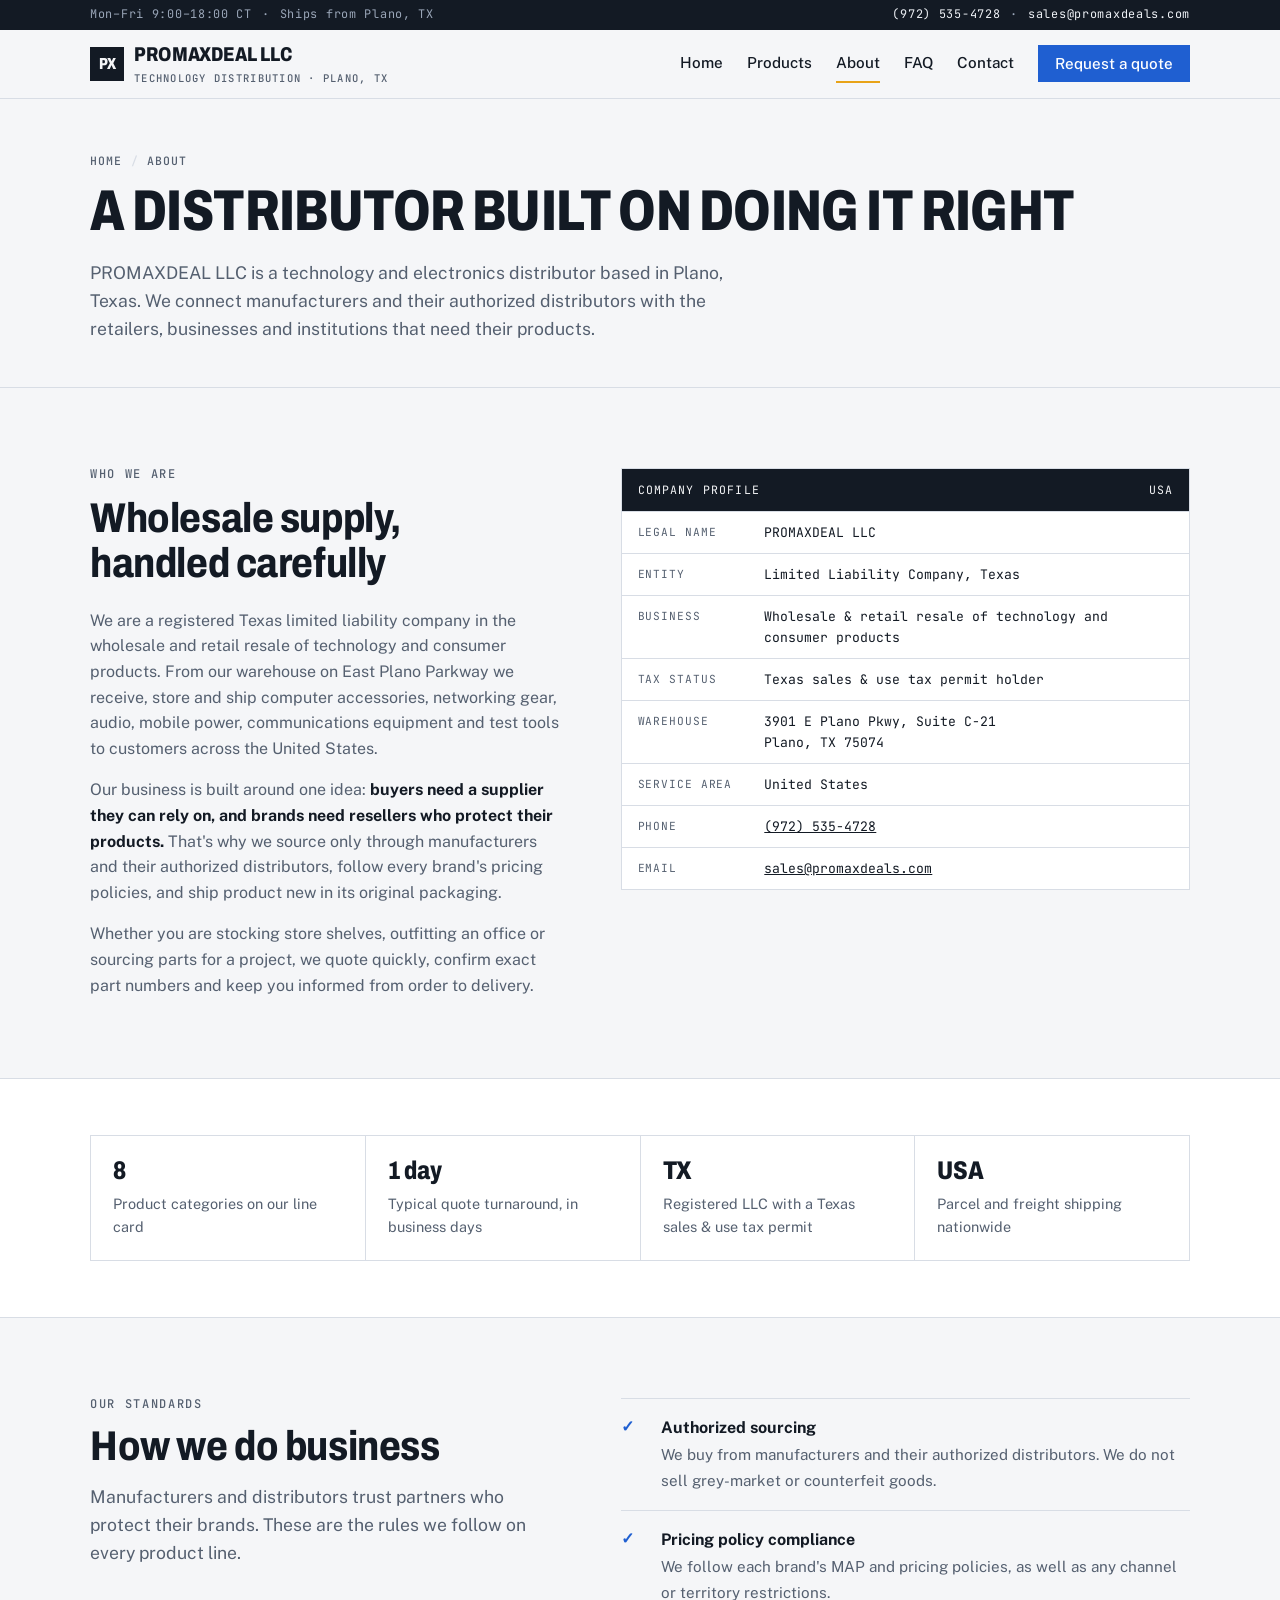
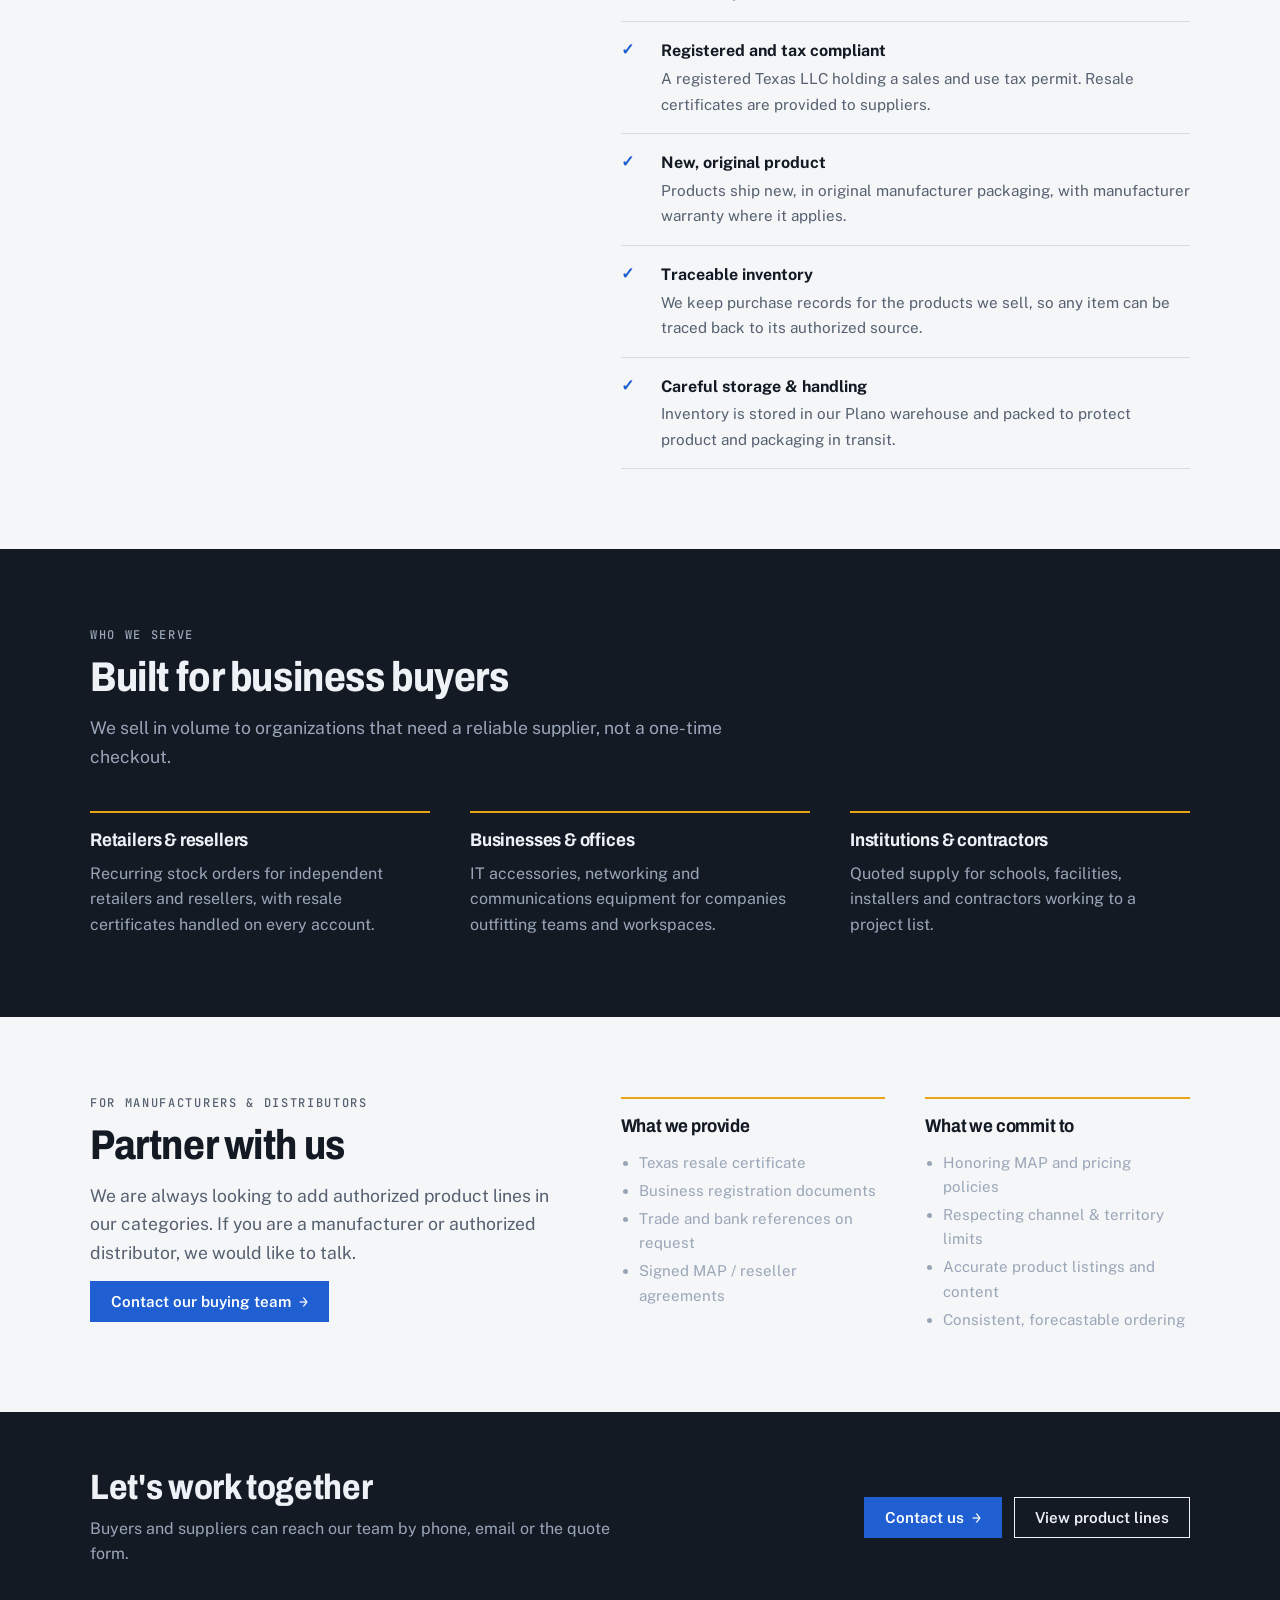
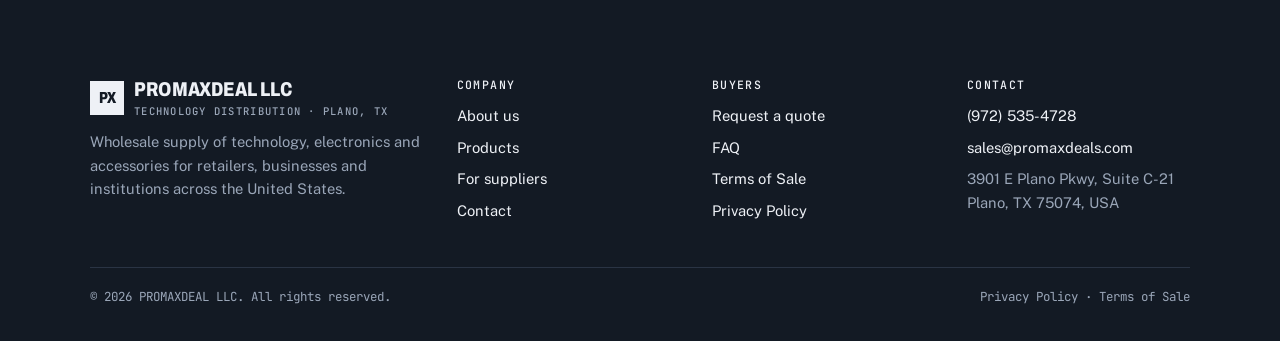
==== about.html @ 5d99cd8d "Add PROMAXDEAL LLC company website Multi-page static site: home, products, about, contact/quote, pri" ====
<!doctype html>
<html lang="en">
<head>
<meta charset="utf-8">
<meta name="viewport" content="width=device-width, initial-scale=1">
<title>About Us | PROMAXDEAL LLC</title>
<meta name="description" content="PROMAXDEAL LLC is a registered Texas LLC distributing technology and electronics from Plano, Texas. Learn about our sourcing standards, customers and supplier partnerships.">
<link rel="canonical" href="https://www.promaxdeals.com/about.html">
<meta property="og:type" content="website">
<meta property="og:site_name" content="PROMAXDEAL LLC">
<meta property="og:title" content="About PROMAXDEAL LLC">
<meta property="og:description" content="A Plano, Texas technology distributor built on authorized sourcing and brand-policy compliance.">
<meta property="og:url" content="https://www.promaxdeals.com/about.html">
<meta name="theme-color" content="#131a24">
<link rel="icon" href="assets/img/favicon.svg" type="image/svg+xml">
<link rel="preconnect" href="https://fonts.googleapis.com">
<link rel="preconnect" href="https://fonts.gstatic.com" crossorigin>
<link rel="stylesheet" href="https://fonts.googleapis.com/css2?family=Archivo:wdth,wght@75..100,500..800&family=Public+Sans:wght@400;500;600&family=JetBrains+Mono:wght@400;500&display=swap">
<link rel="stylesheet" href="assets/css/styles.css">
</head>
<body>
<a class="skip" href="#main">Skip to content</a>

<div class="utility">
  <div class="wrap">
    <div><span>Mon–Fri 9:00–18:00 CT</span><span class="hide-sm">Ships from Plano, TX</span></div>
    <div><span><a href="tel:+19725354728">(972) 535-4728</a></span><span class="hide-sm"><a href="mailto:sales@promaxdeals.com">sales@promaxdeals.com</a></span></div>
  </div>
</div>

<header class="top">
  <div class="wrap">
    <a class="brand" href="index.html" aria-label="PROMAXDEAL LLC home">
      <span class="mark" aria-hidden="true">PX</span>
      <span><b>PROMAXDEAL LLC</b><small>TECHNOLOGY DISTRIBUTION · PLANO, TX</small></span>
    </a>
    <button class="menu-btn" type="button" aria-expanded="false" aria-controls="site-nav"><span></span><i class="sr-only">Menu</i></button>
    <nav class="links" id="site-nav" aria-label="Main">
      <a href="index.html">Home</a>
      <a href="products.html">Products</a>
      <a href="about.html" aria-current="page">About</a>
      <a href="contact.html#faq">FAQ</a>
      <a href="contact.html">Contact</a>
      <a class="btn" href="contact.html#quote-form">Request a quote</a>
    </nav>
  </div>
</header>

<main id="main">
  <div class="page-hero">
    <div class="wrap">
      <nav class="crumbs" aria-label="Breadcrumb"><a href="index.html">Home</a><span aria-hidden="true">/</span><span>About</span></nav>
      <h1>A distributor built on doing it right</h1>
      <p class="lede">PROMAXDEAL LLC is a technology and electronics distributor based in Plano, Texas. We connect manufacturers and their authorized distributors with the retailers, businesses and institutions that need their products.</p>
    </div>
  </div>

  <section>
    <div class="wrap split">
      <div class="prose">
        <p class="eyebrow">Who we are</p>
        <h2 style="margin-bottom:6px">Wholesale supply, handled carefully</h2>
        <p>We are a registered Texas limited liability company in the wholesale and retail resale of technology and consumer products. From our warehouse on East Plano Parkway we receive, store and ship computer accessories, networking gear, audio, mobile power, communications equipment and test tools to customers across the United States.</p>
        <p>Our business is built around one idea: <strong>buyers need a supplier they can rely on, and brands need resellers who protect their products.</strong> That's why we source only through manufacturers and their authorized distributors, follow every brand's pricing policies, and ship product new in its original packaging.</p>
        <p>Whether you are stocking store shelves, outfitting an office or sourcing parts for a project, we quote quickly, confirm exact part numbers and keep you informed from order to delivery.</p>
      </div>
      <aside class="spec" aria-label="Company details">
        <header><span>Company profile</span><span>USA</span></header>
        <dl>
          <dt>Legal name</dt><dd>PROMAXDEAL LLC</dd>
          <dt>Entity</dt><dd>Limited Liability Company, Texas</dd>
          <dt>Business</dt><dd>Wholesale &amp; retail resale of technology and consumer products</dd>
          <dt>Tax status</dt><dd>Texas sales &amp; use tax permit holder</dd>
          <dt>Warehouse</dt><dd>3901 E Plano Pkwy, Suite C-21<br>Plano, TX 75074</dd>
          <dt>Service area</dt><dd>United States</dd>
          <dt>Phone</dt><dd><a href="tel:+19725354728">(972) 535-4728</a></dd>
          <dt>Email</dt><dd><a href="mailto:sales@promaxdeals.com">sales@promaxdeals.com</a></dd>
        </dl>
      </aside>
    </div>
  </section>

  <section class="alt" style="padding-block:56px">
    <div class="wrap">
      <div class="facts">
        <div><b>8</b><span>Product categories on our line card</span></div>
        <div><b>1 day</b><span>Typical quote turnaround, in business days</span></div>
        <div><b>TX</b><span>Registered LLC with a Texas sales &amp; use tax permit</span></div>
        <div><b>USA</b><span>Parcel and freight shipping nationwide</span></div>
      </div>
    </div>
  </section>

  <section id="standards">
    <div class="wrap split">
      <div class="head" style="margin:0">
        <p class="eyebrow">Our standards</p>
        <h2>How we do business</h2>
        <p class="lede">Manufacturers and distributors trust partners who protect their brands. These are the rules we follow on every product line.</p>
      </div>
      <ul class="checks">
        <li><div><b>Authorized sourcing</b><span>We buy from manufacturers and their authorized distributors. We do not sell grey-market or counterfeit goods.</span></div></li>
        <li><div><b>Pricing policy compliance</b><span>We follow each brand's MAP and pricing policies, as well as any channel or territory restrictions.</span></div></li>
        <li><div><b>Registered and tax compliant</b><span>A registered Texas LLC holding a sales and use tax permit. Resale certificates are provided to suppliers.</span></div></li>
        <li><div><b>New, original product</b><span>Products ship new, in original manufacturer packaging, with manufacturer warranty where it applies.</span></div></li>
        <li><div><b>Traceable inventory</b><span>We keep purchase records for the products we sell, so any item can be traced back to its authorized source.</span></div></li>
        <li><div><b>Careful storage &amp; handling</b><span>Inventory is stored in our Plano warehouse and packed to protect product and packaging in transit.</span></div></li>
      </ul>
    </div>
  </section>

  <section class="band">
    <div class="wrap">
      <div class="head">
        <p class="eyebrow">Who we serve</p>
        <h2>Built for business buyers</h2>
        <p class="lede">We sell in volume to organizations that need a reliable supplier, not a one-time checkout.</p>
      </div>
      <div class="cols">
        <div><h3>Retailers &amp; resellers</h3><p>Recurring stock orders for independent retailers and resellers, with resale certificates handled on every account.</p></div>
        <div><h3>Businesses &amp; offices</h3><p>IT accessories, networking and communications equipment for companies outfitting teams and workspaces.</p></div>
        <div><h3>Institutions &amp; contractors</h3><p>Quoted supply for schools, facilities, installers and contractors working to a project list.</p></div>
      </div>
    </div>
  </section>

  <section id="suppliers">
    <div class="wrap split">
      <div class="head" style="margin:0">
        <p class="eyebrow">For manufacturers &amp; distributors</p>
        <h2>Partner with us</h2>
        <p class="lede">We are always looking to add authorized product lines in our categories. If you are a manufacturer or authorized distributor, we would like to talk.</p>
        <p><a class="btn arrow" href="contact.html?type=supplier#quote-form">Contact our buying team</a></p>
      </div>
      <div class="cols section-light" style="grid-template-columns:1fr 1fr">
        <div><h3>What we provide</h3>
          <ul>
            <li>Texas resale certificate</li>
            <li>Business registration documents</li>
            <li>Trade and bank references on request</li>
            <li>Signed MAP / reseller agreements</li>
          </ul>
        </div>
        <div><h3>What we commit to</h3>
          <ul>
            <li>Honoring MAP and pricing policies</li>
            <li>Respecting channel &amp; territory limits</li>
            <li>Accurate product listings and content</li>
            <li>Consistent, forecastable ordering</li>
          </ul>
        </div>
      </div>
    </div>
  </section>

  <div class="band cta-band">
    <div class="wrap">
      <div>
        <h2>Let's work together</h2>
        <p>Buyers and suppliers can reach our team by phone, email or the quote form.</p>
      </div>
      <div class="cta">
        <a class="btn arrow" href="contact.html">Contact us</a>
        <a class="btn ghost" href="products.html">View product lines</a>
      </div>
    </div>
  </div>
</main>

<footer class="site">
  <div class="wrap">
    <div class="about">
      <a class="brand" href="index.html" aria-label="PROMAXDEAL LLC home"><span class="mark" aria-hidden="true">PX</span><span><b>PROMAXDEAL LLC</b><small>TECHNOLOGY DISTRIBUTION · PLANO, TX</small></span></a>
      <p>Wholesale supply of technology, electronics and accessories for retailers, businesses and institutions across the United States.</p>
    </div>
    <div>
      <h4>Company</h4>
      <ul><li><a href="about.html">About us</a></li><li><a href="products.html">Products</a></li><li><a href="about.html#suppliers">For suppliers</a></li><li><a href="contact.html">Contact</a></li></ul>
    </div>
    <div>
      <h4>Buyers</h4>
      <ul><li><a href="contact.html#quote-form">Request a quote</a></li><li><a href="contact.html#faq">FAQ</a></li><li><a href="terms.html">Terms of Sale</a></li><li><a href="privacy.html">Privacy Policy</a></li></ul>
    </div>
    <div>
      <h4>Contact</h4>
      <ul><li><a href="tel:+19725354728">(972) 535-4728</a></li><li><a href="mailto:sales@promaxdeals.com">sales@promaxdeals.com</a></li><li>3901 E Plano Pkwy, Suite C-21<br>Plano, TX 75074, USA</li></ul>
    </div>
    <div class="base">
      <span>© <span id="year">2026</span> PROMAXDEAL LLC. All rights reserved.</span>
      <span><a href="privacy.html">Privacy Policy</a> · <a href="terms.html">Terms of Sale</a></span>
    </div>
  </div>
</footer>

<button class="to-top" type="button" aria-label="Back to top">↑</button>
<script src="assets/js/main.js" defer></script>
</body>
</html>
---- assets/css/styles.css ----
/* PROMAXDEAL LLC — site styles
   Layout language: distributor line card. Hard-edged panels, spec-sheet blocks,
   category codes like warehouse bin labels. */

:root{
  --bg:#f5f6f8;
  --surface:#ffffff;
  --ink:#131a24;
  --muted:#556070;
  --line:#d8dde5;
  --accent:#1f5fd1;
  --accent-ink:#ffffff;
  --signal:#e8a317;
  --band:#131a24;
  --band-ink:#eef1f6;
  --band-muted:#9aa6b8;
  --band-line:#2a3444;
  --ok:#1d7a46;
  --err:#b42318;
  --f-display:"Archivo","Arial Narrow",Arial,sans-serif;
  --f-body:"Public Sans",system-ui,-apple-system,"Segoe UI",sans-serif;
  --f-mono:"JetBrains Mono",ui-monospace,SFMono-Regular,Menlo,monospace;
  --wrap:1140px;
  --header-h:68px;
}
@media (prefers-color-scheme:dark){:root:not([data-theme="light"]){
  --bg:#0e131b;--surface:#151c27;--ink:#e9edf3;--muted:#9aa6b8;--line:#263142;
  --accent:#5b93f0;--accent-ink:#0b1220;--signal:#f0b53a;--band:#070a0f;--band-ink:#eef1f6;--band-muted:#8e9aad;
  --ok:#4cc38a;--err:#f97066;
  color-scheme:dark}}
:root[data-theme="dark"]{
  --bg:#0e131b;--surface:#151c27;--ink:#e9edf3;--muted:#9aa6b8;--line:#263142;
  --accent:#5b93f0;--accent-ink:#0b1220;--signal:#f0b53a;--band:#070a0f;--band-ink:#eef1f6;--band-muted:#8e9aad;
  --ok:#4cc38a;--err:#f97066;
  color-scheme:dark}

/* Base */
*{box-sizing:border-box}
html{scroll-behavior:smooth;scroll-padding-top:calc(var(--header-h) + 16px)}
@media (prefers-reduced-motion:reduce){html{scroll-behavior:auto}*{transition:none!important}}
body{background:var(--bg);color:var(--ink);font:16px/1.6 var(--f-body);margin:0;-webkit-font-smoothing:antialiased}
img,svg{max-width:100%;display:block}
.wrap{max-width:var(--wrap);margin:0 auto;padding-inline:20px}
a{color:var(--accent)}
a:focus-visible,button:focus-visible,input:focus-visible,select:focus-visible,textarea:focus-visible,summary:focus-visible{outline:2px solid var(--signal);outline-offset:2px}
h1,h2,h3,h4{font-family:var(--f-display);font-stretch:85%;line-height:1.08;margin:0;text-wrap:balance;letter-spacing:-.01em}
h2{font-size:clamp(1.8rem,3.4vw,2.6rem);font-weight:750}
h3{font-size:1.15rem;font-weight:700;font-stretch:90%}
h4{font-size:1rem;font-weight:700;font-stretch:90%}
p{margin:0}
ul,ol{margin:0}
.eyebrow{font:500 .75rem/1 var(--f-mono);letter-spacing:.14em;text-transform:uppercase;color:var(--muted)}
.lede{font-size:1.1rem;color:var(--muted);max-width:60ch}
.muted{color:var(--muted)}
.skip{position:absolute;left:-9999px;top:0;background:var(--accent);color:var(--accent-ink);padding:10px 16px;z-index:100}
.skip:focus{left:12px;top:12px}
.sr-only{position:absolute;width:1px;height:1px;overflow:hidden;clip:rect(0 0 0 0);white-space:nowrap}

/* Buttons */
.btn{display:inline-flex;align-items:center;justify-content:center;gap:8px;background:var(--accent);color:var(--accent-ink);border:1px solid var(--accent);padding:12px 20px;font:600 .95rem/1 var(--f-body);text-decoration:none;cursor:pointer;white-space:nowrap}
.btn:hover{filter:brightness(1.08)}
.btn.ghost{background:transparent;color:var(--ink);border-color:var(--ink)}
.btn.ghost:hover{background:var(--ink);color:var(--bg);filter:none}
.band .btn.ghost{color:var(--band-ink);border-color:var(--band-ink)}
.band .btn.ghost:hover{background:var(--band-ink);color:var(--band)}
.arrow::after{content:"→";font-family:var(--f-mono)}
.text-link{font-weight:600;text-decoration:none;display:inline-flex;gap:6px;align-items:center}
.text-link:hover{text-decoration:underline}

/* Utility bar */
.utility{background:var(--band);color:var(--band-muted);font:.74rem/1 var(--f-mono);letter-spacing:.06em}
.utility .wrap{display:flex;justify-content:space-between;gap:12px;flex-wrap:wrap;padding-block:9px}
.utility a{color:var(--band-ink);text-decoration:none}
.utility a:hover{text-decoration:underline}
.utility span+span::before{content:"·";margin-inline:10px;color:var(--band-muted)}
@media (max-width:640px){.utility .hide-sm{display:none}}

/* Header */
header.top{position:sticky;top:0;z-index:20;background:var(--bg);border-bottom:1px solid var(--line)}
.top .wrap{display:flex;align-items:center;justify-content:space-between;gap:16px;min-height:var(--header-h)}
.brand{display:flex;align-items:center;gap:10px;text-decoration:none;color:var(--ink);flex-shrink:0}
.mark{width:34px;height:34px;display:grid;place-items:center;background:var(--ink);color:var(--bg);font:800 1rem/1 var(--f-display);font-stretch:75%}
.brand b{font:800 1.25rem/1 var(--f-display);font-stretch:80%;letter-spacing:.01em}
.brand small{display:block;font:500 .66rem/1.2 var(--f-mono);letter-spacing:.12em;color:var(--muted);margin-top:3px}
nav.links{display:flex;gap:6px 24px;align-items:center}
nav.links a{color:var(--ink);text-decoration:none;font-weight:500;font-size:.95rem;padding-block:6px;border-bottom:2px solid transparent}
nav.links a:hover{color:var(--accent)}
nav.links a[aria-current="page"]{border-bottom-color:var(--signal)}
nav.links .btn{color:var(--accent-ink);padding:10px 16px;border-bottom:1px solid var(--accent)}
nav.links .btn:hover{color:var(--accent-ink)}
.menu-btn{display:none;background:transparent;border:1px solid var(--line);color:var(--ink);width:44px;height:44px;cursor:pointer;place-items:center}
.menu-btn span,.menu-btn span::before,.menu-btn span::after{display:block;width:18px;height:2px;background:currentColor;position:relative;transition:transform .2s}
.menu-btn span::before,.menu-btn span::after{content:"";position:absolute;left:0}
.menu-btn span::before{top:-6px}.menu-btn span::after{top:6px}
.menu-btn[aria-expanded="true"] span{background:transparent}
.menu-btn[aria-expanded="true"] span::before{transform:translateY(6px) rotate(45deg)}
.menu-btn[aria-expanded="true"] span::after{transform:translateY(-6px) rotate(-45deg)}

@media (max-width:900px){
  .menu-btn{display:grid}
  nav.links{display:none;position:absolute;left:0;right:0;top:100%;background:var(--bg);border-bottom:1px solid var(--line);flex-direction:column;align-items:stretch;gap:0;padding:8px 20px 20px}
  nav.links.open{display:flex}
  nav.links a{padding:14px 0;border-bottom:1px solid var(--line)}
  nav.links a[aria-current="page"]{border-bottom-color:var(--line);color:var(--accent)}
  nav.links .btn{margin-top:14px;padding:14px}
}
@media (max-width:420px){.brand small{display:none}}

/* Hero */
.hero{padding-block:72px 56px;border-bottom:1px solid var(--line)}
.hero .wrap{display:grid;grid-template-columns:minmax(0,1.35fr) minmax(0,1fr);gap:48px;align-items:end}
.hero h1{font-size:clamp(2.4rem,6vw,4.4rem);font-weight:800;font-stretch:78%;margin-block:18px 20px;text-transform:uppercase;letter-spacing:-.005em}
.hero h1 em{font-style:normal;color:var(--accent)}
.cta{display:flex;gap:12px;flex-wrap:wrap;margin-top:28px}

/* Page hero (inner pages) */
.page-hero{padding-block:56px 44px;border-bottom:1px solid var(--line)}
.page-hero h1{font-size:clamp(2.1rem,5vw,3.6rem);font-weight:800;font-stretch:78%;text-transform:uppercase;margin-block:14px 16px}
.crumbs{font:500 .72rem/1 var(--f-mono);letter-spacing:.1em;text-transform:uppercase;color:var(--muted);display:flex;gap:8px;flex-wrap:wrap}
.crumbs a{color:var(--muted);text-decoration:none}
.crumbs a:hover{color:var(--accent)}
.crumbs span[aria-hidden]{color:var(--line)}

/* Spec sheet */
.spec{background:var(--surface);border:1px solid var(--line);font-family:var(--f-mono);font-size:.82rem}
.spec>header{display:flex;justify-content:space-between;gap:10px;padding:12px 16px;background:var(--ink);color:var(--bg);letter-spacing:.1em;text-transform:uppercase;font-size:.72rem}
.spec dl{margin:0;display:grid;grid-template-columns:auto 1fr}
.spec dt,.spec dd{margin:0;padding:10px 16px;border-top:1px solid var(--line)}
.spec dt{color:var(--muted);text-transform:uppercase;letter-spacing:.08em;font-size:.7rem;padding-top:12px}
.spec dd{color:var(--ink);min-width:0;overflow-wrap:anywhere}
.spec dd a{color:var(--ink)}

/* Trust strip */
.strip{border-bottom:1px solid var(--line);background:var(--surface)}
.strip ul{list-style:none;padding:0;display:grid;grid-template-columns:repeat(4,minmax(0,1fr))}
.strip li{padding:20px 20px 20px 0;display:flex;gap:12px;align-items:flex-start;font-size:.92rem}
.strip li+li{padding-left:20px;border-left:1px solid var(--line)}
.strip b{display:block;font-family:var(--f-display);font-stretch:88%;font-size:1rem}
.strip span{color:var(--muted)}
.strip .ico{flex-shrink:0;width:22px;height:22px;color:var(--accent)}
@media (max-width:900px){
  .strip ul{grid-template-columns:1fr 1fr}
  .strip li:nth-child(3){padding-left:0;border-left:0}
  .strip li:nth-child(n+3){border-top:1px solid var(--line)}
}
@media (max-width:560px){
  .strip ul{grid-template-columns:1fr}
  .strip li,.strip li+li{padding:16px 0;border-left:0}
  .strip li+li{border-top:1px solid var(--line)}
}

/* Sections */
section{padding-block:80px}
.head{display:grid;gap:14px;margin-bottom:40px;max-width:720px}
.head-row{display:flex;justify-content:space-between;align-items:end;gap:24px;flex-wrap:wrap;margin-bottom:40px}
.head-row .head{margin-bottom:0}
.alt{background:var(--surface);border-block:1px solid var(--line)}

/* Line card */
.card-grid{display:grid;grid-template-columns:repeat(auto-fill,minmax(250px,1fr));border-top:1px solid var(--line);border-left:1px solid var(--line)}
.item{padding:24px 22px 26px;border-right:1px solid var(--line);border-bottom:1px solid var(--line);background:var(--surface);display:grid;gap:10px;align-content:start;color:inherit;text-decoration:none;position:relative}
a.item:hover{background:var(--bg)}
a.item:hover h3{color:var(--accent)}
a.item::after{content:"→";position:absolute;right:20px;top:22px;font-family:var(--f-mono);color:var(--muted);transition:transform .15s}
a.item:hover::after{transform:translateX(3px);color:var(--accent)}
.code{font:500 .72rem/1 var(--f-mono);letter-spacing:.1em;color:var(--muted);display:flex;align-items:center;gap:8px}
.code::before{content:"";width:10px;height:10px;background:var(--signal)}
.item p{color:var(--muted);font-size:.94rem}

/* Band */
.band{background:var(--band);color:var(--band-ink)}
.band .eyebrow,.band .lede{color:var(--band-muted)}
.cols{display:grid;grid-template-columns:repeat(3,minmax(0,1fr));gap:40px}
.cols>div{display:grid;gap:10px;align-content:start;border-top:2px solid var(--signal);padding-top:18px}
.cols p{color:var(--band-muted)}
.cols ul{padding-left:18px;color:var(--band-muted);font-size:.94rem;display:grid;gap:4px;margin-top:4px}
.section-light .cols p,.section-light .cols ul{color:var(--muted)}

/* Process */
ol.steps{margin:0;padding:0;display:grid;grid-template-columns:repeat(4,minmax(0,1fr));counter-reset:s}
.steps li{list-style:none;padding:0 24px 0 0;display:grid;gap:10px;align-content:start;counter-increment:s}
.steps li::before{content:"Step 0" counter(s);font:500 .72rem/1 var(--f-mono);letter-spacing:.12em;text-transform:uppercase;color:var(--accent);padding-bottom:14px;border-bottom:1px solid var(--line)}
.steps p{color:var(--muted);font-size:.95rem}

/* Standards */
.split{display:grid;grid-template-columns:minmax(0,1fr) minmax(0,1.2fr);gap:56px;align-items:start}
.checks{margin:0;padding:0;list-style:none;display:grid;border-top:1px solid var(--line)}
.checks li{display:grid;grid-template-columns:28px 1fr;gap:12px;padding:16px 0;border-bottom:1px solid var(--line)}
.checks li::before{content:"✓";font:700 1rem/1.5 var(--f-mono);color:var(--accent)}
.checks b{display:block;margin-bottom:2px}
.checks span{color:var(--muted);font-size:.95rem}

/* CTA band */
.cta-band{padding-block:56px}
.cta-band .wrap{display:flex;justify-content:space-between;align-items:center;gap:28px;flex-wrap:wrap}
.cta-band h2{font-size:clamp(1.6rem,3vw,2.2rem)}
.cta-band p{color:var(--band-muted);margin-top:10px;max-width:56ch}
.cta-band .cta{margin-top:0}

/* Product categories (detail) */
.chips{display:flex;gap:8px;flex-wrap:wrap;margin-top:28px}
.chips a{font:500 .74rem/1 var(--f-mono);letter-spacing:.08em;text-transform:uppercase;text-decoration:none;color:var(--ink);border:1px solid var(--line);background:var(--surface);padding:9px 12px}
.chips a:hover{border-color:var(--accent);color:var(--accent)}
.cat{display:grid;grid-template-columns:minmax(0,1fr) minmax(0,1.4fr);gap:48px;padding-block:44px;border-top:1px solid var(--line)}
.cat:first-child{border-top:0;padding-top:0}
.cat .intro{display:grid;gap:12px;align-content:start}
.cat h2{font-size:clamp(1.5rem,2.6vw,2rem)}
.cat .intro p{color:var(--muted)}
.cat .intro .text-link{margin-top:6px}
.sku{list-style:none;padding:0;display:grid;grid-template-columns:1fr 1fr;border-top:1px solid var(--line);border-left:1px solid var(--line);background:var(--surface)}
.sku li{padding:14px 16px;border-right:1px solid var(--line);border-bottom:1px solid var(--line);font-size:.94rem;display:flex;gap:10px;align-items:baseline}
.sku li::before{content:"▪";color:var(--signal);font-size:.8rem}
@media (max-width:900px){.cat{grid-template-columns:1fr;gap:24px}}
@media (max-width:560px){.sku{grid-template-columns:1fr}}

/* Facts grid (about) */
.facts{display:grid;grid-template-columns:repeat(4,minmax(0,1fr));border-top:1px solid var(--line);border-left:1px solid var(--line)}
.facts div{padding:22px;border-right:1px solid var(--line);border-bottom:1px solid var(--line);background:var(--surface);display:grid;gap:8px;align-content:start}
.facts b{font:800 1.6rem/1 var(--f-display);font-stretch:80%}
.facts span{color:var(--muted);font-size:.9rem}
@media (max-width:900px){.facts{grid-template-columns:1fr 1fr}}
@media (max-width:480px){.facts{grid-template-columns:1fr}}

.prose{display:grid;gap:16px;max-width:68ch}
.prose p{color:var(--muted)}
.prose p strong{color:var(--ink)}

/* Contact / quote */
.quote{background:var(--surface);border-block:1px solid var(--line)}
.quote .wrap{display:grid;grid-template-columns:minmax(0,1fr) minmax(0,1.3fr);gap:56px}
.contact-list{display:grid;gap:18px;margin-top:28px}
.contact-list div{display:grid;gap:4px}
.contact-list .eyebrow{font-size:.68rem}
.contact-list p{font-size:1.02rem}
.contact-list a{color:var(--ink)}
form.quote-form{display:grid;grid-template-columns:1fr 1fr;gap:16px;align-content:start}
.field{display:grid;gap:6px;min-width:0}
.field.full{grid-column:1/-1}
label{font:500 .72rem/1 var(--f-mono);letter-spacing:.1em;text-transform:uppercase;color:var(--muted)}
label .opt{text-transform:none;letter-spacing:0;opacity:.8}
input,select,textarea{width:100%;font:inherit;color:var(--ink);background:var(--bg);border:1px solid var(--line);padding:12px;border-radius:0}
input:hover,select:hover,textarea:hover{border-color:var(--muted)}
[aria-invalid="true"]{border-color:var(--err)}
textarea{min-height:140px;resize:vertical}
.hp{position:absolute;left:-9999px}
.form-foot{grid-column:1/-1;display:flex;gap:16px;align-items:center;flex-wrap:wrap}
.note{font-size:.88rem;color:var(--muted)}
.note.err{color:var(--err)}
.note.ok{color:var(--ok)}
.result{grid-column:1/-1;background:var(--bg);border:1px solid var(--line);border-left:3px solid var(--ok);padding:18px;display:grid;gap:12px}
.result pre{margin:0;white-space:pre-wrap;font:.85rem/1.5 var(--f-mono);color:var(--ink);max-height:260px;overflow:auto}
.result .actions{display:flex;gap:10px;flex-wrap:wrap}

/* FAQ */
.faq{border-top:1px solid var(--line);max-width:860px}
.faq details{border-bottom:1px solid var(--line)}
.faq summary{list-style:none;cursor:pointer;padding:20px 40px 20px 0;font:700 1.08rem/1.3 var(--f-display);font-stretch:90%;position:relative}
.faq summary::-webkit-details-marker{display:none}
.faq summary::after{content:"+";position:absolute;right:4px;top:18px;font:500 1.3rem/1 var(--f-mono);color:var(--accent)}
.faq details[open] summary::after{content:"−"}
.faq details p{color:var(--muted);padding:0 40px 20px 0}

/* Map card */
.map-card{display:grid;grid-template-columns:minmax(0,1fr) minmax(0,1fr);border:1px solid var(--line);background:var(--surface)}
.map-card .info{padding:28px;display:grid;gap:14px;align-content:start}
.map-card iframe{width:100%;height:100%;min-height:320px;border:0;filter:grayscale(.3)}
@media (max-width:900px){.map-card{grid-template-columns:1fr}}

/* Legal pages */
.legal-doc{display:grid;grid-template-columns:220px minmax(0,1fr);gap:56px;align-items:start}
.toc{position:sticky;top:calc(var(--header-h) + 24px);display:grid;gap:4px;font-size:.9rem;border-left:2px solid var(--line);padding-left:16px}
.toc p{margin-bottom:8px}
.toc a{color:var(--muted);text-decoration:none;padding:3px 0}
.toc a:hover{color:var(--accent)}
.legal-body{display:grid;gap:36px;max-width:72ch}
.legal-body article{display:grid;gap:12px}
.legal-body h2{font-size:1.45rem}
.legal-body p,.legal-body li{color:var(--muted)}
.legal-body ul{padding-left:20px;display:grid;gap:6px}
.legal-body strong{color:var(--ink)}
@media (max-width:900px){.legal-doc{grid-template-columns:1fr;gap:32px}.toc{position:static}}

/* 404 */
.notfound{min-height:60vh;display:grid;align-items:center}
.notfound .big{font:800 clamp(5rem,18vw,11rem)/.9 var(--f-display);font-stretch:75%;color:var(--line)}

/* Footer */
footer.site{background:var(--band);color:var(--band-muted);padding-block:56px 36px;font-size:.92rem}
footer.site .wrap{display:grid;grid-template-columns:1.5fr 1fr 1fr 1fr;gap:32px}
footer.site b{color:var(--band-ink)}
footer.site a{color:var(--band-ink);text-decoration:none}
footer.site a:hover{text-decoration:underline}
footer.site h4{color:var(--band-ink);font:500 .72rem/1 var(--f-mono);letter-spacing:.12em;text-transform:uppercase;margin-bottom:14px}
footer.site ul{list-style:none;padding:0;display:grid;gap:8px}
footer.site .about{display:grid;gap:12px;align-content:start}
footer.site .about .brand{color:var(--band-ink)}
footer.site .about .mark{background:var(--band-ink);color:var(--band)}
footer.site .about .brand small{color:var(--band-muted)}
footer.site .base{grid-column:1/-1;border-top:1px solid var(--band-line);padding-top:20px;margin-top:12px;display:flex;justify-content:space-between;flex-wrap:wrap;gap:10px;font:.78rem/1.4 var(--f-mono)}
footer.site .base a{color:var(--band-muted)}

/* Back to top */
.to-top{position:fixed;right:18px;bottom:18px;width:44px;height:44px;display:grid;place-items:center;background:var(--ink);color:var(--bg);border:0;cursor:pointer;opacity:0;pointer-events:none;transition:opacity .2s;z-index:15;font:600 1.1rem/1 var(--f-mono)}
.to-top.show{opacity:1;pointer-events:auto}

/* Responsive */
@media (max-width:900px){
  .hero .wrap,.split,.quote .wrap{grid-template-columns:1fr;gap:36px}
  .cols{grid-template-columns:1fr;gap:28px}
  ol.steps{grid-template-columns:1fr 1fr;gap:28px}
  footer.site .wrap{grid-template-columns:1fr 1fr}
  footer.site .about{grid-column:1/-1}
}
@media (max-width:560px){
  section{padding-block:56px}
  .hero{padding-block:44px 40px}
  .page-hero{padding-block:40px 32px}
  ol.steps{grid-template-columns:1fr}
  form.quote-form{grid-template-columns:1fr}
  footer.site .wrap{grid-template-columns:1fr}
  .cta .btn{flex:1 1 100%}
}

@media print{
  .utility,header.top,footer.site,.to-top,.cta,.cta-band{display:none!important}
  body{background:#fff;color:#000}
}
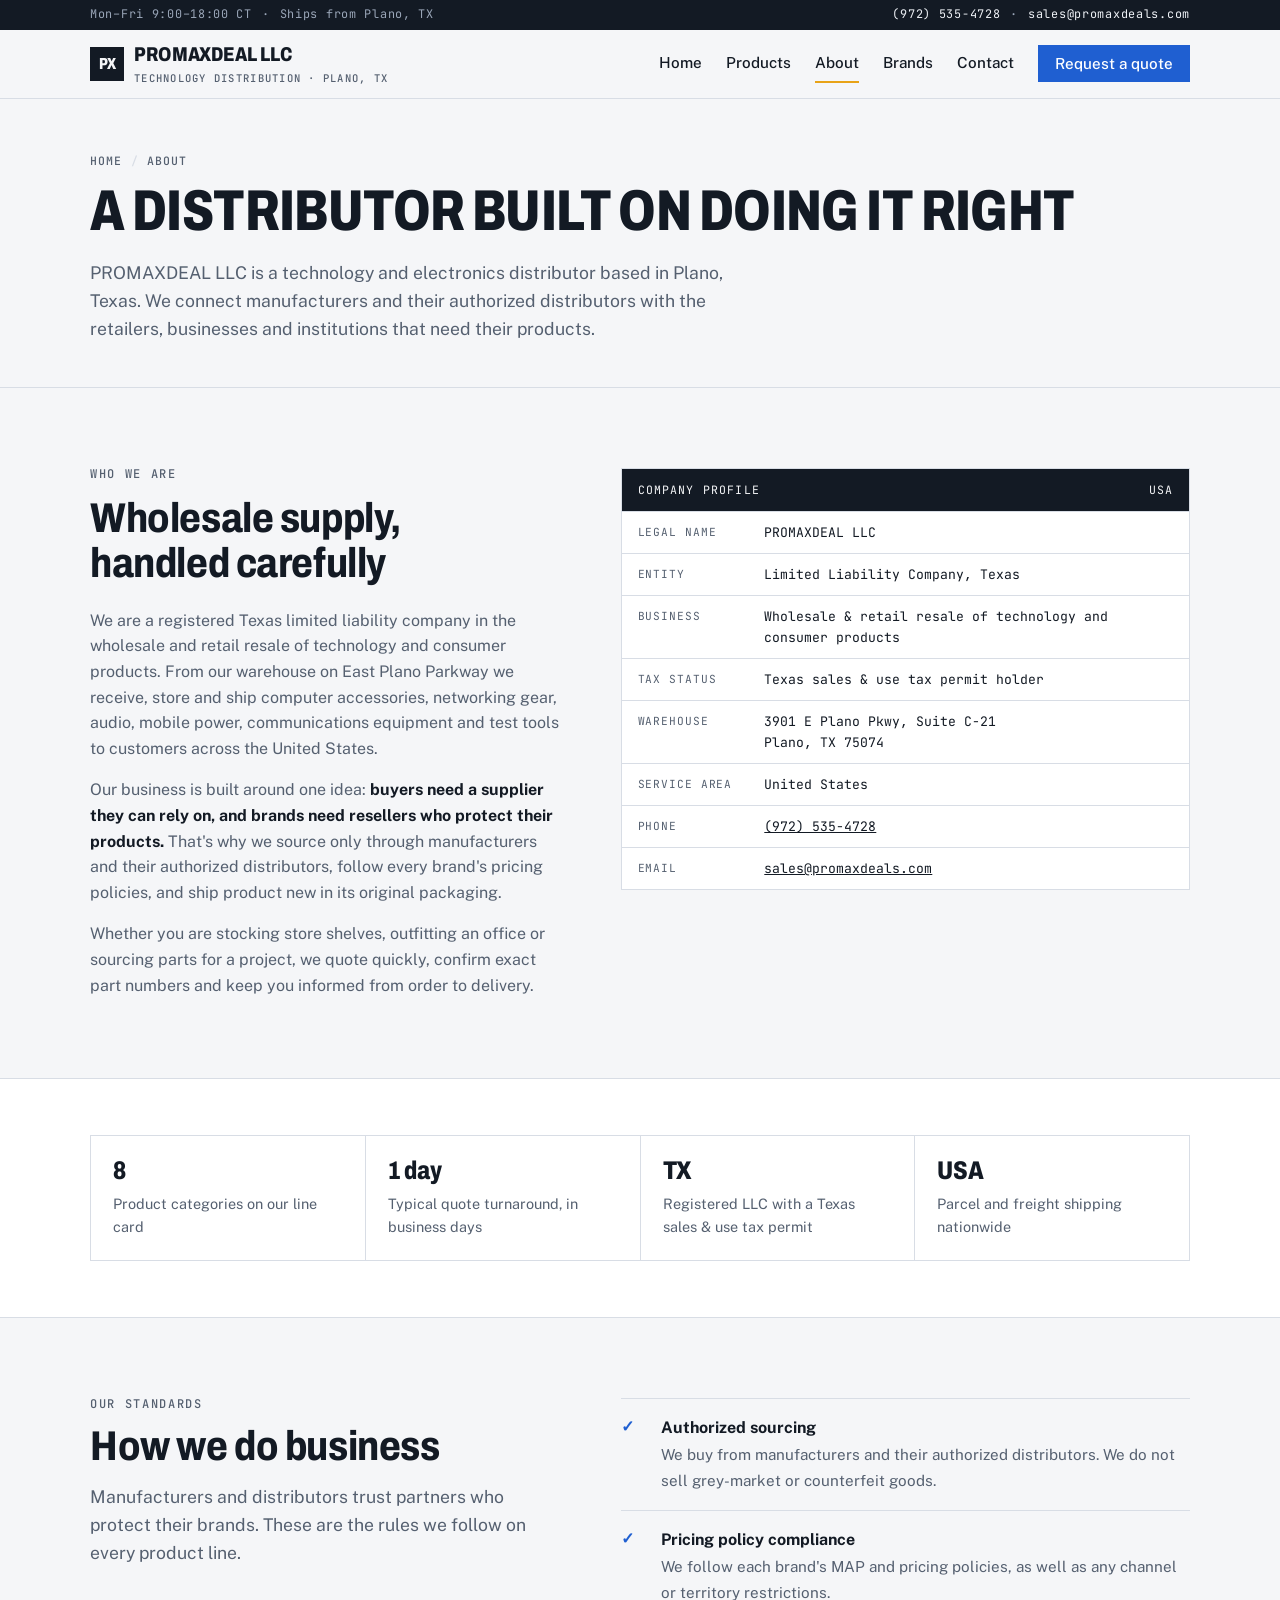
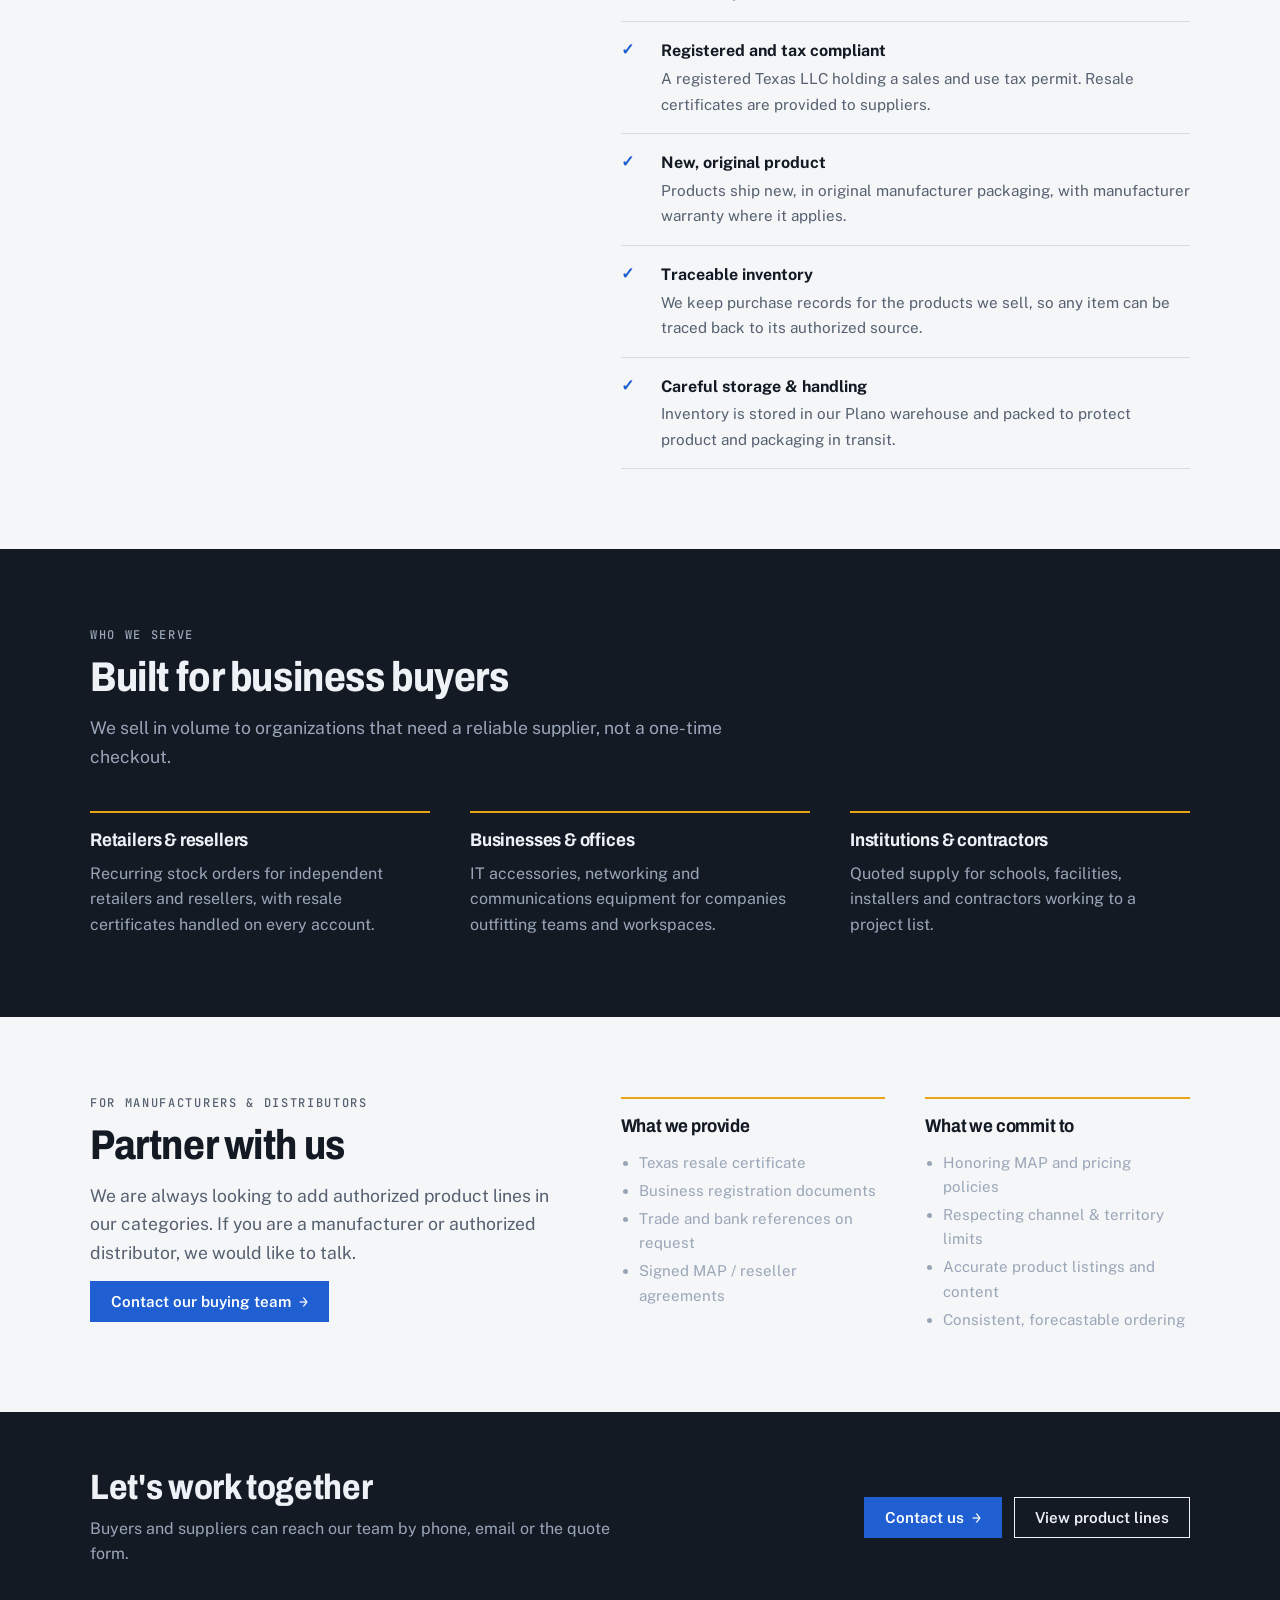
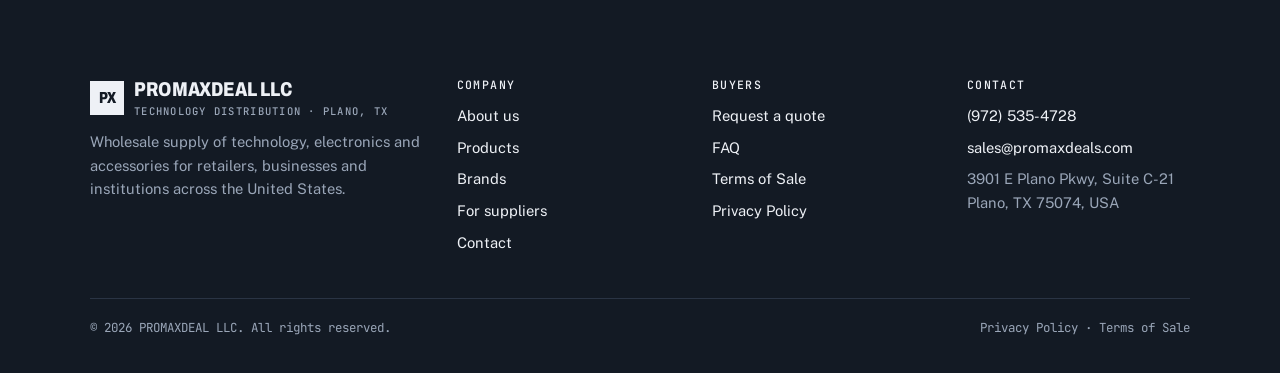
==== commit d6efab13: "Add Brands page with 77 brands across 9 categories Searchable brand directory with A-Z filter, per-b" ====
--- a/about.html
+++ b/about.html
@@ -39,7 +39,7 @@
       <a href="index.html">Home</a>
       <a href="products.html">Products</a>
       <a href="about.html" aria-current="page">About</a>
-      <a href="contact.html#faq">FAQ</a>
+      <a href="brands.html">Brands</a>
       <a href="contact.html">Contact</a>
       <a class="btn" href="contact.html#quote-form">Request a quote</a>
     </nav>
@@ -175,7 +175,7 @@
     </div>
     <div>
       <h4>Company</h4>
-      <ul><li><a href="about.html">About us</a></li><li><a href="products.html">Products</a></li><li><a href="about.html#suppliers">For suppliers</a></li><li><a href="contact.html">Contact</a></li></ul>
+      <ul><li><a href="about.html">About us</a></li><li><a href="products.html">Products</a></li><li><a href="brands.html">Brands</a></li><li><a href="about.html#suppliers">For suppliers</a></li><li><a href="contact.html">Contact</a></li></ul>
     </div>
     <div>
       <h4>Buyers</h4>
--- a/assets/css/styles.css
+++ b/assets/css/styles.css
@@ -325,3 +325,35 @@
   .utility,header.top,footer.site,.to-top,.cta,.cta-band{display:none!important}
   body{background:#fff;color:#000}
 }
+
+/* Brand directory */
+.brands-section{padding-top:48px}
+.brand-tools{position:sticky;top:var(--header-h);z-index:5;background:var(--bg);display:grid;grid-template-columns:minmax(220px,320px) 1fr;gap:12px 24px;align-items:end;padding-block:16px;margin-bottom:24px;border-bottom:1px solid var(--line)}
+.brand-tools .note{grid-column:1/-1;font:500 .72rem/1 var(--f-mono);letter-spacing:.08em;text-transform:uppercase}
+.az{display:flex;flex-wrap:wrap;gap:4px}
+.az button{min-width:32px;height:34px;padding:0 8px;border:1px solid var(--line);background:var(--surface);color:var(--ink);font:500 .78rem/1 var(--f-mono);cursor:pointer}
+.az button:hover:not(:disabled){border-color:var(--accent);color:var(--accent)}
+.az button[aria-pressed="true"]{background:var(--ink);color:var(--bg);border-color:var(--ink)}
+.az button:disabled{opacity:.35;cursor:default}
+.brand-group{padding-block:28px}
+.brand-group-head{display:flex;align-items:baseline;gap:14px;flex-wrap:wrap;margin-bottom:16px}
+.brand-group-head h2{font-size:clamp(1.35rem,2.4vw,1.8rem)}
+.brand-group-head .count{margin-left:auto;font:500 .72rem/1 var(--f-mono);letter-spacing:.1em;text-transform:uppercase;color:var(--muted)}
+.brand-grid{list-style:none;padding:0;display:grid;grid-template-columns:repeat(auto-fill,minmax(230px,1fr));border-top:1px solid var(--line);border-left:1px solid var(--line)}
+.brand-tile{display:flex;align-items:center;gap:12px;padding:14px 16px;background:var(--surface);border-right:1px solid var(--line);border-bottom:1px solid var(--line);min-width:0}
+.brand-tile:target{outline:2px solid var(--signal);outline-offset:-2px}
+.brand-tile .mono{flex-shrink:0;width:36px;height:36px;display:grid;place-items:center;background:var(--bg);border:1px solid var(--line);font:800 1.05rem/1 var(--f-display);font-stretch:80%;color:var(--accent)}
+.brand-tile .bt-body{display:grid;gap:3px;min-width:0;flex:1}
+.brand-tile b{font:700 1.02rem/1.15 var(--f-display);font-stretch:88%;overflow-wrap:anywhere}
+.brand-tile small{font:500 .66rem/1 var(--f-mono);letter-spacing:.1em;text-transform:uppercase;color:var(--muted)}
+.brand-tile a{flex-shrink:0;font:500 .7rem/1 var(--f-mono);letter-spacing:.08em;text-transform:uppercase;text-decoration:none;color:var(--accent);border:1px solid var(--line);padding:8px 9px}
+.brand-tile a:hover{border-color:var(--accent)}
+.brand-empty{padding:32px 0;color:var(--muted)}
+.brand-disclaimer{margin-top:32px;padding-top:20px;border-top:1px solid var(--line);font-size:.8rem}
+.brand-cloud{list-style:none;padding:0;display:flex;flex-wrap:wrap;gap:8px}
+.brand-cloud a{display:block;font:700 1rem/1 var(--f-display);font-stretch:88%;color:var(--ink);text-decoration:none;background:var(--surface);border:1px solid var(--line);padding:12px 16px}
+.brand-cloud a:hover{border-color:var(--accent);color:var(--accent)}
+@media (max-width:700px){
+  .brand-tools{position:static;grid-template-columns:1fr}
+}
+.brand-tile[hidden],.brand-group[hidden]{display:none}
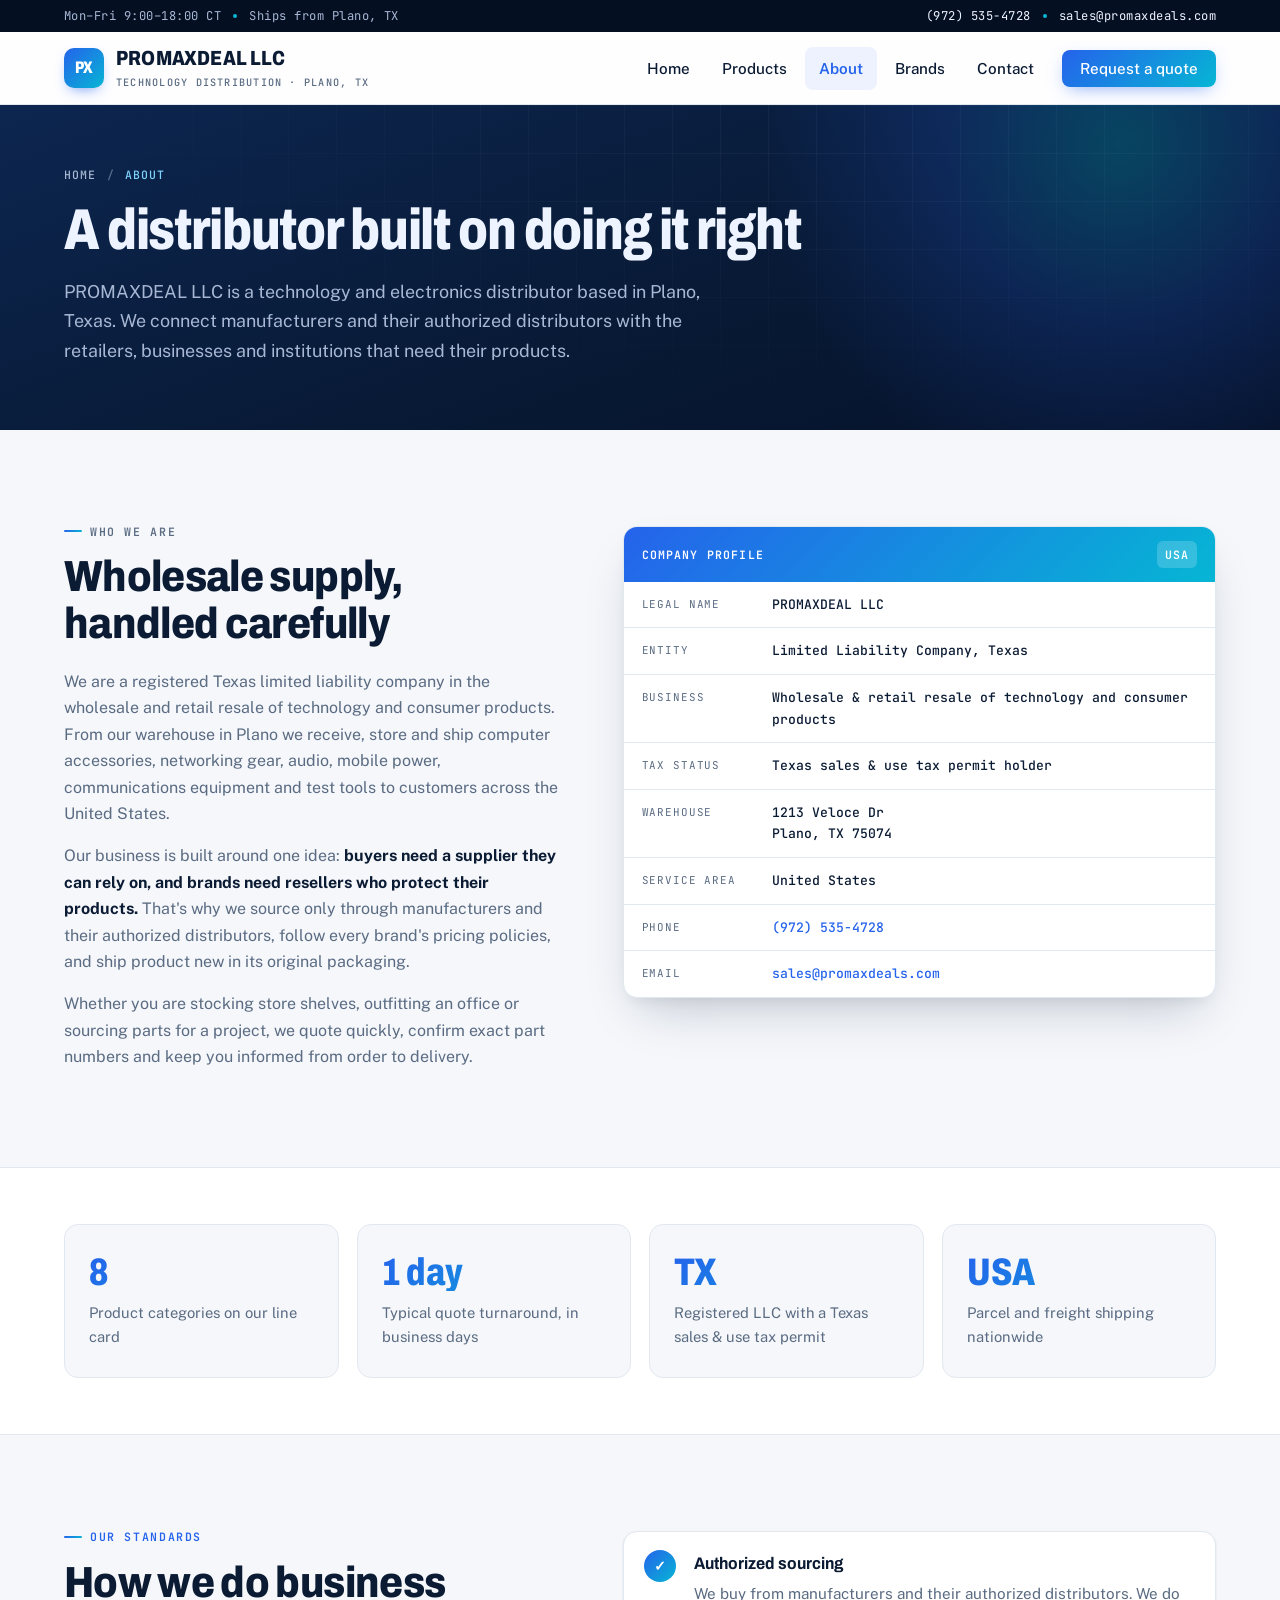
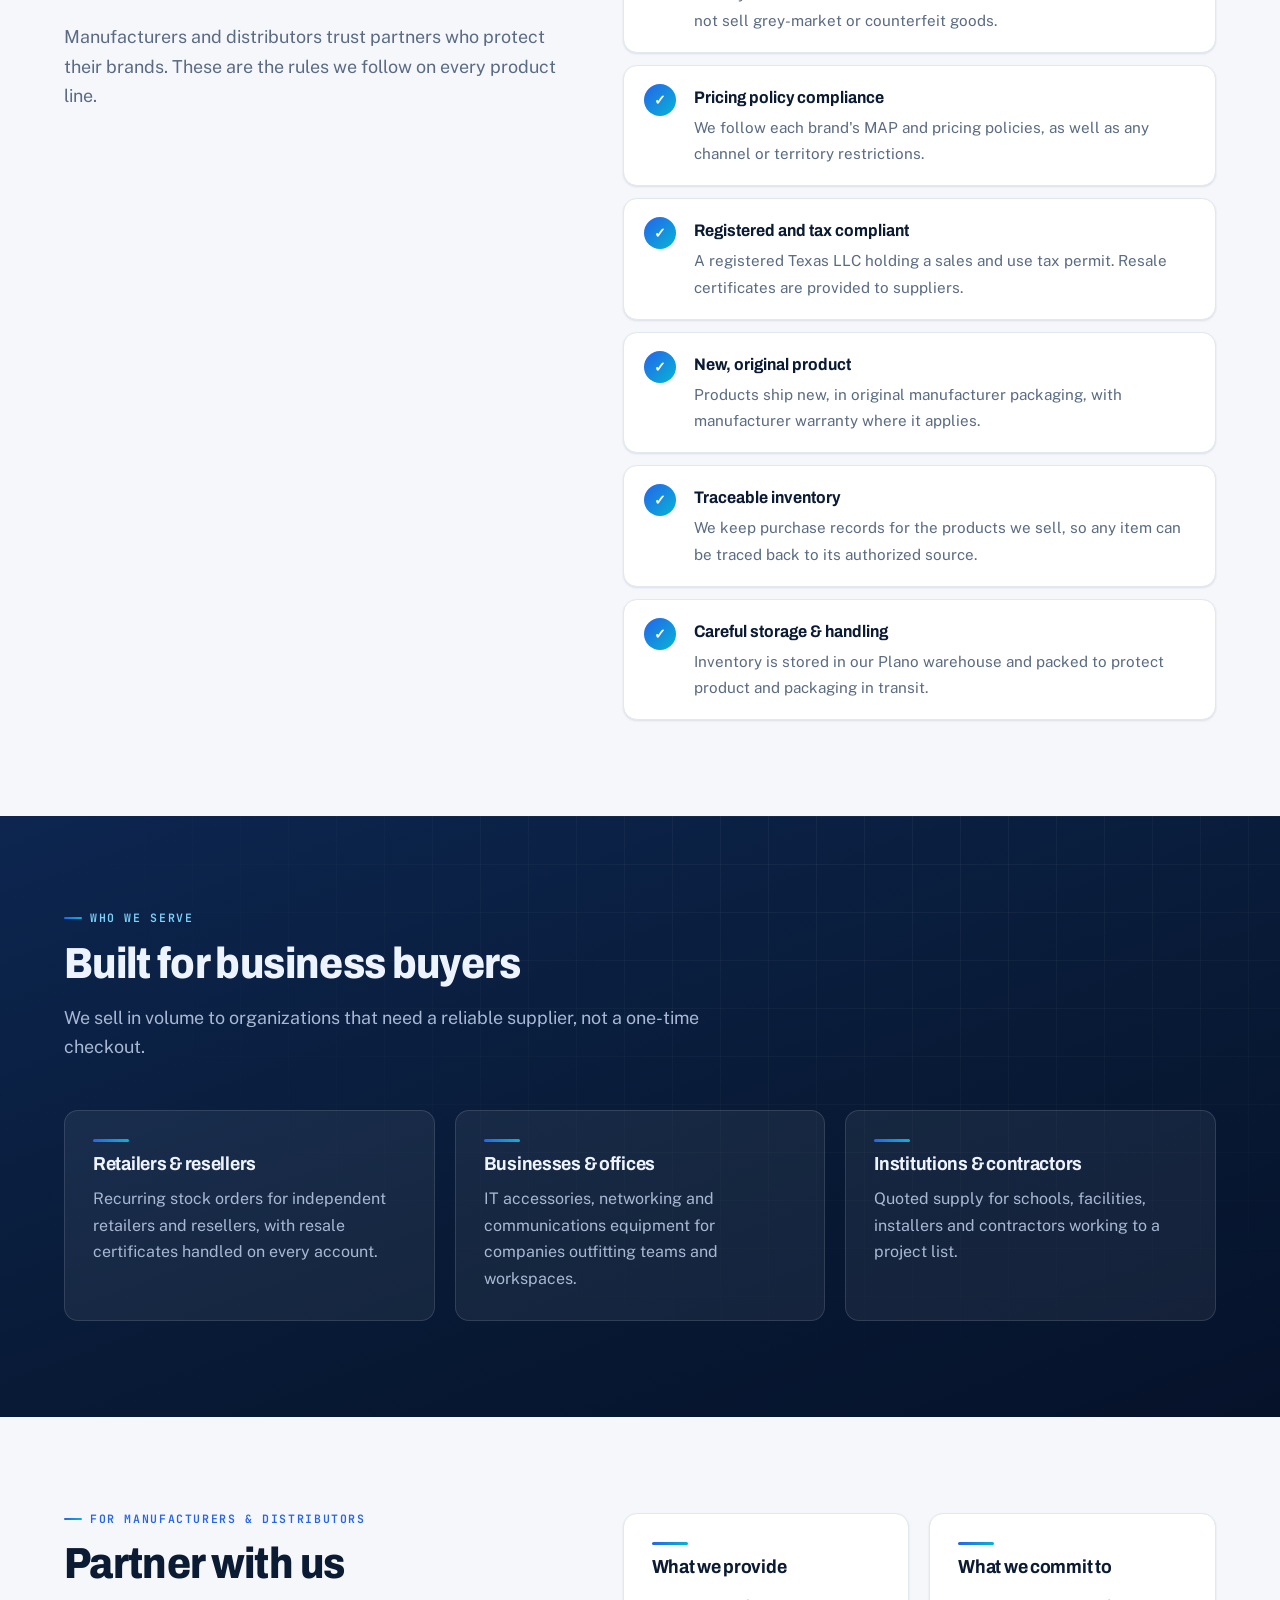
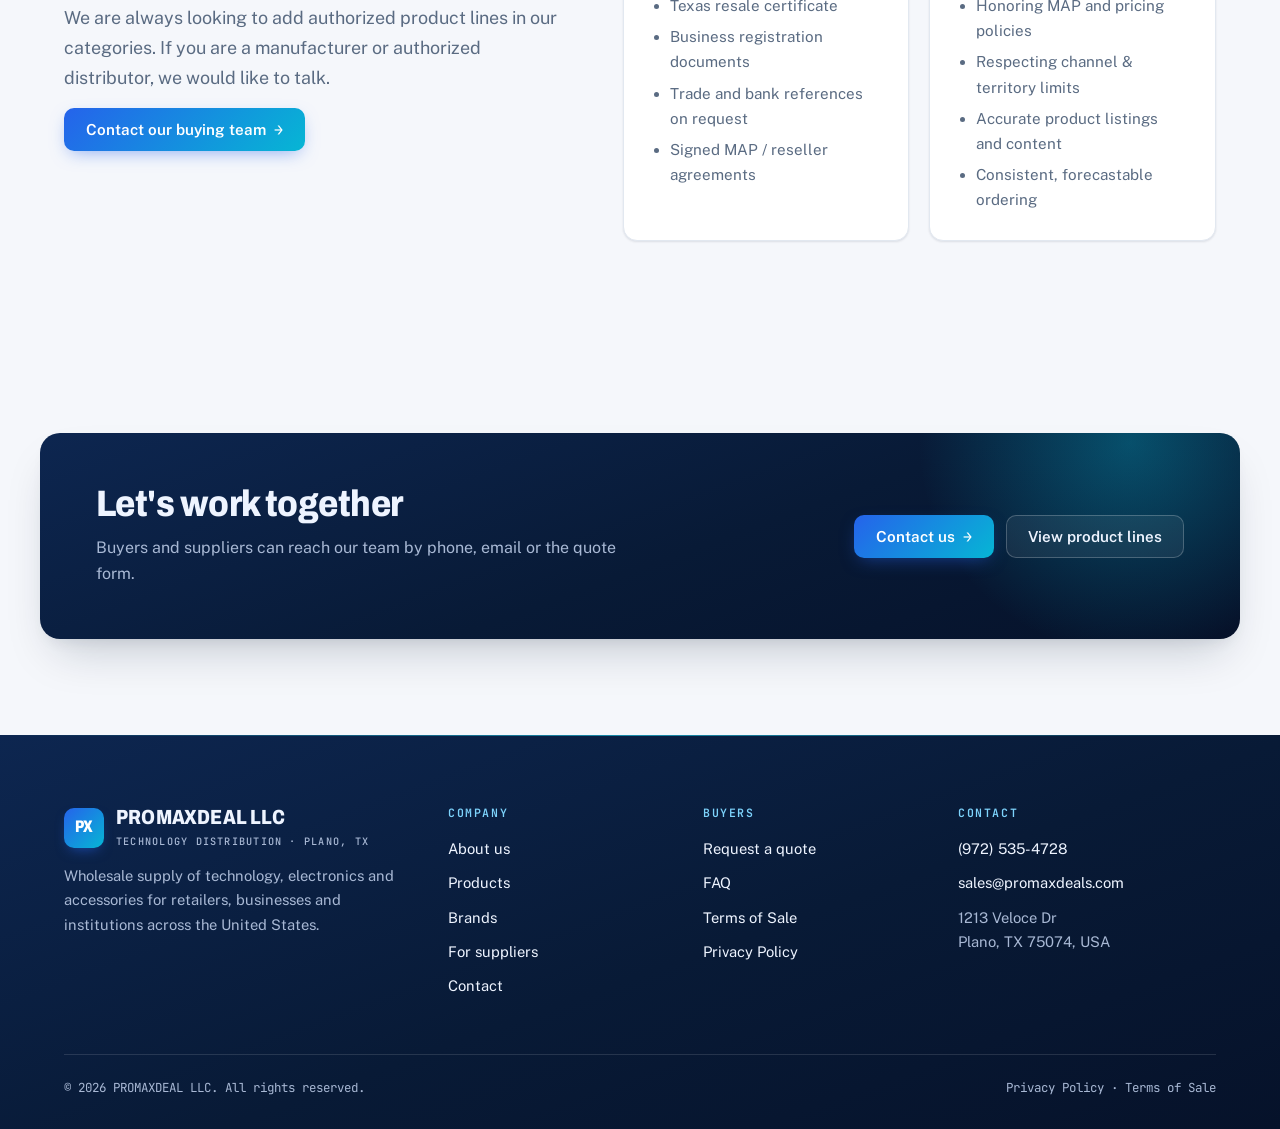
==== commit 4862a83d: "Redesign site visuals and update company address New navy/blue gradient design system with card layo" ====
--- a/about.html
+++ b/about.html
@@ -60,7 +60,7 @@
       <div class="prose">
         <p class="eyebrow">Who we are</p>
         <h2 style="margin-bottom:6px">Wholesale supply, handled carefully</h2>
-        <p>We are a registered Texas limited liability company in the wholesale and retail resale of technology and consumer products. From our warehouse on East Plano Parkway we receive, store and ship computer accessories, networking gear, audio, mobile power, communications equipment and test tools to customers across the United States.</p>
+        <p>We are a registered Texas limited liability company in the wholesale and retail resale of technology and consumer products. From our warehouse in Plano we receive, store and ship computer accessories, networking gear, audio, mobile power, communications equipment and test tools to customers across the United States.</p>
         <p>Our business is built around one idea: <strong>buyers need a supplier they can rely on, and brands need resellers who protect their products.</strong> That's why we source only through manufacturers and their authorized distributors, follow every brand's pricing policies, and ship product new in its original packaging.</p>
         <p>Whether you are stocking store shelves, outfitting an office or sourcing parts for a project, we quote quickly, confirm exact part numbers and keep you informed from order to delivery.</p>
       </div>
@@ -71,7 +71,7 @@
           <dt>Entity</dt><dd>Limited Liability Company, Texas</dd>
           <dt>Business</dt><dd>Wholesale &amp; retail resale of technology and consumer products</dd>
           <dt>Tax status</dt><dd>Texas sales &amp; use tax permit holder</dd>
-          <dt>Warehouse</dt><dd>3901 E Plano Pkwy, Suite C-21<br>Plano, TX 75074</dd>
+          <dt>Warehouse</dt><dd>1213 Veloce Dr<br>Plano, TX 75074</dd>
           <dt>Service area</dt><dd>United States</dd>
           <dt>Phone</dt><dd><a href="tel:+19725354728">(972) 535-4728</a></dd>
           <dt>Email</dt><dd><a href="mailto:sales@promaxdeals.com">sales@promaxdeals.com</a></dd>
@@ -183,7 +183,7 @@
     </div>
     <div>
       <h4>Contact</h4>
-      <ul><li><a href="tel:+19725354728">(972) 535-4728</a></li><li><a href="mailto:sales@promaxdeals.com">sales@promaxdeals.com</a></li><li>3901 E Plano Pkwy, Suite C-21<br>Plano, TX 75074, USA</li></ul>
+      <ul><li><a href="tel:+19725354728">(972) 535-4728</a></li><li><a href="mailto:sales@promaxdeals.com">sales@promaxdeals.com</a></li><li>1213 Veloce Dr<br>Plano, TX 75074, USA</li></ul>
     </div>
     <div class="base">
       <span>© <span id="year">2026</span> PROMAXDEAL LLC. All rights reserved.</span>
--- a/assets/css/styles.css
+++ b/assets/css/styles.css
@@ -1,359 +1,440 @@
 /* PROMAXDEAL LLC — site styles
-   Layout language: distributor line card. Hard-edged panels, spec-sheet blocks,
-   category codes like warehouse bin labels. */
+   Visual system: deep navy surfaces, electric blue → cyan gradient accent, amber signal.
+   Light content areas with soft-shadowed cards; dark hero, band and footer sections. */
 
 :root{
-  --bg:#f5f6f8;
+  --bg:#f5f7fb;
   --surface:#ffffff;
-  --ink:#131a24;
-  --muted:#556070;
-  --line:#d8dde5;
-  --accent:#1f5fd1;
+  --surface-2:#eef2f8;
+  --ink:#0b1b33;
+  --muted:#5a6b82;
+  --line:#e2e8f0;
+  --accent:#2563eb;
+  --accent-2:#06b6d4;
   --accent-ink:#ffffff;
-  --signal:#e8a317;
-  --band:#131a24;
-  --band-ink:#eef1f6;
-  --band-muted:#9aa6b8;
-  --band-line:#2a3444;
-  --ok:#1d7a46;
-  --err:#b42318;
+  --accent-soft:rgba(37,99,235,.08);
+  --signal:#f59e0b;
+  --ok:#15803d;
+  --err:#dc2626;
+
+  /* dark surfaces (hero, band, footer) */
+  --navy:#081a36;
+  --navy-2:#0d2650;
+  --on-dark:#eef4ff;
+  --on-dark-muted:#a8b8d4;
+  --on-dark-line:rgba(255,255,255,.12);
+  --on-dark-glass:rgba(255,255,255,.06);
+
+  --grad:linear-gradient(135deg,#2563eb 0%,#06b6d4 100%);
+  --grad-text:linear-gradient(100deg,#60a5fa 0%,#22d3ee 100%);
+  --grad-navy:linear-gradient(160deg,#0d2650 0%,#081a36 55%,#06122a 100%);
+
+  --radius:14px;
+  --radius-sm:10px;
+  --shadow-sm:0 1px 2px rgba(11,27,51,.06),0 1px 3px rgba(11,27,51,.05);
+  --shadow:0 4px 12px -2px rgba(11,27,51,.08),0 2px 4px -2px rgba(11,27,51,.05);
+  --shadow-lg:0 24px 48px -16px rgba(11,27,51,.22),0 8px 16px -8px rgba(11,27,51,.10);
+  --ring:0 0 0 4px rgba(37,99,235,.18);
+
   --f-display:"Archivo","Arial Narrow",Arial,sans-serif;
   --f-body:"Public Sans",system-ui,-apple-system,"Segoe UI",sans-serif;
   --f-mono:"JetBrains Mono",ui-monospace,SFMono-Regular,Menlo,monospace;
-  --wrap:1140px;
-  --header-h:68px;
+  --wrap:1200px;
+  --header-h:72px;
 }
 @media (prefers-color-scheme:dark){:root:not([data-theme="light"]){
-  --bg:#0e131b;--surface:#151c27;--ink:#e9edf3;--muted:#9aa6b8;--line:#263142;
-  --accent:#5b93f0;--accent-ink:#0b1220;--signal:#f0b53a;--band:#070a0f;--band-ink:#eef1f6;--band-muted:#8e9aad;
-  --ok:#4cc38a;--err:#f97066;
+  --bg:#070e1b;--surface:#0f1a2e;--surface-2:#15233c;--ink:#e8eef8;--muted:#9fb0c8;--line:#1f2e48;
+  --accent:#4f8cff;--accent-2:#22d3ee;--accent-ink:#ffffff;--accent-soft:rgba(79,140,255,.12);
+  --signal:#fbbf24;--ok:#4ade80;--err:#f87171;
+  --navy:#050c1a;--navy-2:#0a1a36;
+  --grad-navy:linear-gradient(160deg,#0a1a36 0%,#050c1a 60%,#030814 100%);
+  --shadow-sm:0 1px 2px rgba(0,0,0,.4);--shadow:0 4px 14px -2px rgba(0,0,0,.45);--shadow-lg:0 24px 48px -16px rgba(0,0,0,.6);
   color-scheme:dark}}
 :root[data-theme="dark"]{
-  --bg:#0e131b;--surface:#151c27;--ink:#e9edf3;--muted:#9aa6b8;--line:#263142;
-  --accent:#5b93f0;--accent-ink:#0b1220;--signal:#f0b53a;--band:#070a0f;--band-ink:#eef1f6;--band-muted:#8e9aad;
-  --ok:#4cc38a;--err:#f97066;
+  --bg:#070e1b;--surface:#0f1a2e;--surface-2:#15233c;--ink:#e8eef8;--muted:#9fb0c8;--line:#1f2e48;
+  --accent:#4f8cff;--accent-2:#22d3ee;--accent-ink:#ffffff;--accent-soft:rgba(79,140,255,.12);
+  --signal:#fbbf24;--ok:#4ade80;--err:#f87171;
+  --navy:#050c1a;--navy-2:#0a1a36;
+  --grad-navy:linear-gradient(160deg,#0a1a36 0%,#050c1a 60%,#030814 100%);
+  --shadow-sm:0 1px 2px rgba(0,0,0,.4);--shadow:0 4px 14px -2px rgba(0,0,0,.45);--shadow-lg:0 24px 48px -16px rgba(0,0,0,.6);
   color-scheme:dark}
 
-/* Base */
+/* ---------- Base ---------- */
 *{box-sizing:border-box}
-html{scroll-behavior:smooth;scroll-padding-top:calc(var(--header-h) + 16px)}
-@media (prefers-reduced-motion:reduce){html{scroll-behavior:auto}*{transition:none!important}}
-body{background:var(--bg);color:var(--ink);font:16px/1.6 var(--f-body);margin:0;-webkit-font-smoothing:antialiased}
+[hidden]{display:none!important}
+html{scroll-behavior:smooth;scroll-padding-top:calc(var(--header-h) + 20px)}
+body{background:var(--bg);color:var(--ink);font:16px/1.65 var(--f-body);margin:0;-webkit-font-smoothing:antialiased;text-rendering:optimizeLegibility}
 img,svg{max-width:100%;display:block}
-.wrap{max-width:var(--wrap);margin:0 auto;padding-inline:20px}
+.wrap{max-width:var(--wrap);margin:0 auto;padding-inline:24px}
 a{color:var(--accent)}
-a:focus-visible,button:focus-visible,input:focus-visible,select:focus-visible,textarea:focus-visible,summary:focus-visible{outline:2px solid var(--signal);outline-offset:2px}
-h1,h2,h3,h4{font-family:var(--f-display);font-stretch:85%;line-height:1.08;margin:0;text-wrap:balance;letter-spacing:-.01em}
-h2{font-size:clamp(1.8rem,3.4vw,2.6rem);font-weight:750}
-h3{font-size:1.15rem;font-weight:700;font-stretch:90%}
-h4{font-size:1rem;font-weight:700;font-stretch:90%}
+a:focus-visible,button:focus-visible,input:focus-visible,select:focus-visible,textarea:focus-visible,summary:focus-visible{outline:2px solid var(--accent-2);outline-offset:3px;border-radius:6px}
+h1,h2,h3,h4{font-family:var(--f-display);font-stretch:88%;line-height:1.08;margin:0;text-wrap:balance;letter-spacing:-.015em;color:inherit}
+h2{font-size:clamp(1.9rem,3.4vw,2.75rem);font-weight:800}
+h3{font-size:1.18rem;font-weight:700;font-stretch:92%}
+h4{font-size:1rem;font-weight:700}
 p{margin:0}
 ul,ol{margin:0}
-.eyebrow{font:500 .75rem/1 var(--f-mono);letter-spacing:.14em;text-transform:uppercase;color:var(--muted)}
-.lede{font-size:1.1rem;color:var(--muted);max-width:60ch}
+::selection{background:rgba(37,99,235,.2)}
+
+.eyebrow{display:inline-flex;align-items:center;gap:8px;font:600 .72rem/1 var(--f-mono);letter-spacing:.14em;text-transform:uppercase;color:var(--accent)}
+.eyebrow::before{content:"";width:18px;height:2px;background:var(--grad);border-radius:2px}
+.lede{font-size:1.12rem;color:var(--muted);max-width:62ch}
 .muted{color:var(--muted)}
-.skip{position:absolute;left:-9999px;top:0;background:var(--accent);color:var(--accent-ink);padding:10px 16px;z-index:100}
+.skip{position:absolute;left:-9999px;top:0;background:var(--accent);color:var(--accent-ink);padding:10px 16px;z-index:100;border-radius:8px}
 .skip:focus{left:12px;top:12px}
 .sr-only{position:absolute;width:1px;height:1px;overflow:hidden;clip:rect(0 0 0 0);white-space:nowrap}
 
-/* Buttons */
-.btn{display:inline-flex;align-items:center;justify-content:center;gap:8px;background:var(--accent);color:var(--accent-ink);border:1px solid var(--accent);padding:12px 20px;font:600 .95rem/1 var(--f-body);text-decoration:none;cursor:pointer;white-space:nowrap}
-.btn:hover{filter:brightness(1.08)}
-.btn.ghost{background:transparent;color:var(--ink);border-color:var(--ink)}
-.btn.ghost:hover{background:var(--ink);color:var(--bg);filter:none}
-.band .btn.ghost{color:var(--band-ink);border-color:var(--band-ink)}
-.band .btn.ghost:hover{background:var(--band-ink);color:var(--band)}
-.arrow::after{content:"→";font-family:var(--f-mono)}
+/* ---------- Buttons ---------- */
+.btn{display:inline-flex;align-items:center;justify-content:center;gap:8px;background:var(--grad);color:#fff;border:0;padding:14px 22px;font:600 .95rem/1 var(--f-body);text-decoration:none;cursor:pointer;white-space:nowrap;border-radius:var(--radius-sm);box-shadow:0 6px 18px -6px rgba(37,99,235,.55);transition:transform .15s,box-shadow .15s,filter .15s}
+.btn:hover{transform:translateY(-1px);box-shadow:0 10px 24px -8px rgba(37,99,235,.6);filter:brightness(1.05)}
+.btn:active{transform:translateY(0)}
+.btn:disabled{opacity:.6;cursor:progress;transform:none}
+.btn.ghost{background:var(--surface);color:var(--ink);box-shadow:inset 0 0 0 1px var(--line),var(--shadow-sm)}
+.btn.ghost:hover{box-shadow:inset 0 0 0 1px var(--accent),var(--shadow);color:var(--accent);filter:none}
+.arrow::after{content:"→";font-family:var(--f-mono);transition:transform .15s}
+.arrow:hover::after{transform:translateX(3px)}
 .text-link{font-weight:600;text-decoration:none;display:inline-flex;gap:6px;align-items:center}
-.text-link:hover{text-decoration:underline}
-
-/* Utility bar */
-.utility{background:var(--band);color:var(--band-muted);font:.74rem/1 var(--f-mono);letter-spacing:.06em}
-.utility .wrap{display:flex;justify-content:space-between;gap:12px;flex-wrap:wrap;padding-block:9px}
-.utility a{color:var(--band-ink);text-decoration:none}
-.utility a:hover{text-decoration:underline}
-.utility span+span::before{content:"·";margin-inline:10px;color:var(--band-muted)}
+.text-link:hover{text-decoration:underline;text-underline-offset:4px}
+
+/* ---------- Dark surfaces (shared) ---------- */
+.hero,.page-hero,.band,footer.site{background:var(--grad-navy);color:var(--on-dark);position:relative;isolation:isolate}
+.hero .eyebrow,.page-hero .eyebrow,.band .eyebrow{color:#7dd3fc}
+.hero .lede,.page-hero .lede,.band .lede,.band p{color:var(--on-dark-muted)}
+.hero .btn.ghost,.page-hero .btn.ghost,.band .btn.ghost{background:var(--on-dark-glass);color:var(--on-dark);box-shadow:inset 0 0 0 1px rgba(255,255,255,.22)}
+.hero .btn.ghost:hover,.page-hero .btn.ghost:hover,.band .btn.ghost:hover{background:rgba(255,255,255,.12);box-shadow:inset 0 0 0 1px rgba(255,255,255,.4);color:#fff}
+.band a:not(.btn){color:#7dd3fc}
+/* grid texture + glow */
+.hero::before,.page-hero::before,.band::before{content:"";position:absolute;inset:0;z-index:-1;pointer-events:none;
+  background-image:linear-gradient(rgba(255,255,255,.045) 1px,transparent 1px),linear-gradient(90deg,rgba(255,255,255,.045) 1px,transparent 1px);
+  background-size:48px 48px;-webkit-mask-image:radial-gradient(ellipse at 70% 0%,#000 10%,transparent 70%);mask-image:radial-gradient(ellipse at 70% 0%,#000 10%,transparent 70%)}
+.hero::after,.page-hero::after{content:"";position:absolute;z-index:-1;pointer-events:none;width:720px;height:720px;right:-200px;top:-320px;border-radius:50%;
+  background:radial-gradient(circle,rgba(6,182,212,.28) 0%,rgba(37,99,235,.18) 35%,transparent 70%)}
+
+/* ---------- Utility bar ---------- */
+.utility{background:#050f22;color:var(--on-dark-muted);font:.76rem/1 var(--f-mono);letter-spacing:.04em}
+.utility .wrap{display:flex;justify-content:space-between;gap:12px;flex-wrap:wrap;padding-block:10px}
+.utility a{color:var(--on-dark);text-decoration:none}
+.utility a:hover{color:#7dd3fc}
+.utility span+span::before{content:"";display:inline-block;width:4px;height:4px;border-radius:50%;background:var(--accent-2);margin:0 12px 2px}
 @media (max-width:640px){.utility .hide-sm{display:none}}
 
-/* Header */
-header.top{position:sticky;top:0;z-index:20;background:var(--bg);border-bottom:1px solid var(--line)}
-.top .wrap{display:flex;align-items:center;justify-content:space-between;gap:16px;min-height:var(--header-h)}
-.brand{display:flex;align-items:center;gap:10px;text-decoration:none;color:var(--ink);flex-shrink:0}
-.mark{width:34px;height:34px;display:grid;place-items:center;background:var(--ink);color:var(--bg);font:800 1rem/1 var(--f-display);font-stretch:75%}
-.brand b{font:800 1.25rem/1 var(--f-display);font-stretch:80%;letter-spacing:.01em}
-.brand small{display:block;font:500 .66rem/1.2 var(--f-mono);letter-spacing:.12em;color:var(--muted);margin-top:3px}
-nav.links{display:flex;gap:6px 24px;align-items:center}
-nav.links a{color:var(--ink);text-decoration:none;font-weight:500;font-size:.95rem;padding-block:6px;border-bottom:2px solid transparent}
-nav.links a:hover{color:var(--accent)}
-nav.links a[aria-current="page"]{border-bottom-color:var(--signal)}
-nav.links .btn{color:var(--accent-ink);padding:10px 16px;border-bottom:1px solid var(--accent)}
-nav.links .btn:hover{color:var(--accent-ink)}
-.menu-btn{display:none;background:transparent;border:1px solid var(--line);color:var(--ink);width:44px;height:44px;cursor:pointer;place-items:center}
-.menu-btn span,.menu-btn span::before,.menu-btn span::after{display:block;width:18px;height:2px;background:currentColor;position:relative;transition:transform .2s}
+/* ---------- Header ---------- */
+header.top{position:sticky;top:0;z-index:30;background:color-mix(in srgb,var(--surface) 86%,transparent);-webkit-backdrop-filter:saturate(180%) blur(14px);backdrop-filter:saturate(180%) blur(14px);border-bottom:1px solid var(--line);transition:box-shadow .2s}
+header.top.scrolled{box-shadow:0 6px 24px -12px rgba(11,27,51,.25)}
+.top .wrap{display:flex;align-items:center;justify-content:space-between;gap:16px;min-height:var(--header-h);position:relative}
+.brand{display:flex;align-items:center;gap:12px;text-decoration:none;color:var(--ink);flex-shrink:0}
+.mark{width:40px;height:40px;display:grid;place-items:center;background:var(--grad);color:#fff;font:800 1.05rem/1 var(--f-display);font-stretch:75%;border-radius:10px;box-shadow:0 6px 14px -6px rgba(37,99,235,.7);letter-spacing:.02em}
+.brand b{font:800 1.28rem/1 var(--f-display);font-stretch:82%;letter-spacing:.01em}
+.brand small{display:block;font:500 .64rem/1.2 var(--f-mono);letter-spacing:.12em;color:var(--muted);margin-top:4px}
+nav.links{display:flex;gap:4px;align-items:center}
+nav.links a{color:var(--ink);text-decoration:none;font-weight:500;font-size:.95rem;padding:9px 14px;border-radius:8px;transition:background .15s,color .15s}
+nav.links a:hover{background:var(--accent-soft);color:var(--accent)}
+nav.links a[aria-current="page"]{color:var(--accent);background:var(--accent-soft);font-weight:600}
+nav.links .btn{color:#fff;padding:11px 18px;margin-left:10px}
+nav.links .btn:hover{color:#fff;background:var(--grad)}
+.menu-btn{display:none;background:var(--surface);border:1px solid var(--line);color:var(--ink);width:44px;height:44px;cursor:pointer;place-items:center;border-radius:10px}
+.menu-btn span,.menu-btn span::before,.menu-btn span::after{display:block;width:18px;height:2px;background:currentColor;position:relative;transition:transform .2s;border-radius:2px}
 .menu-btn span::before,.menu-btn span::after{content:"";position:absolute;left:0}
 .menu-btn span::before{top:-6px}.menu-btn span::after{top:6px}
 .menu-btn[aria-expanded="true"] span{background:transparent}
 .menu-btn[aria-expanded="true"] span::before{transform:translateY(6px) rotate(45deg)}
 .menu-btn[aria-expanded="true"] span::after{transform:translateY(-6px) rotate(-45deg)}
-
-@media (max-width:900px){
+@media (max-width:960px){
   .menu-btn{display:grid}
-  nav.links{display:none;position:absolute;left:0;right:0;top:100%;background:var(--bg);border-bottom:1px solid var(--line);flex-direction:column;align-items:stretch;gap:0;padding:8px 20px 20px}
+  nav.links{display:none;position:absolute;left:12px;right:12px;top:calc(100% + 8px);background:var(--surface);border:1px solid var(--line);border-radius:var(--radius);box-shadow:var(--shadow-lg);flex-direction:column;align-items:stretch;gap:2px;padding:10px}
   nav.links.open{display:flex}
-  nav.links a{padding:14px 0;border-bottom:1px solid var(--line)}
-  nav.links a[aria-current="page"]{border-bottom-color:var(--line);color:var(--accent)}
-  nav.links .btn{margin-top:14px;padding:14px}
+  nav.links a{padding:13px 14px}
+  nav.links .btn{margin:8px 0 0;padding:15px}
 }
 @media (max-width:420px){.brand small{display:none}}
 
-/* Hero */
-.hero{padding-block:72px 56px;border-bottom:1px solid var(--line)}
-.hero .wrap{display:grid;grid-template-columns:minmax(0,1.35fr) minmax(0,1fr);gap:48px;align-items:end}
-.hero h1{font-size:clamp(2.4rem,6vw,4.4rem);font-weight:800;font-stretch:78%;margin-block:18px 20px;text-transform:uppercase;letter-spacing:-.005em}
-.hero h1 em{font-style:normal;color:var(--accent)}
-.cta{display:flex;gap:12px;flex-wrap:wrap;margin-top:28px}
-
-/* Page hero (inner pages) */
-.page-hero{padding-block:56px 44px;border-bottom:1px solid var(--line)}
-.page-hero h1{font-size:clamp(2.1rem,5vw,3.6rem);font-weight:800;font-stretch:78%;text-transform:uppercase;margin-block:14px 16px}
-.crumbs{font:500 .72rem/1 var(--f-mono);letter-spacing:.1em;text-transform:uppercase;color:var(--muted);display:flex;gap:8px;flex-wrap:wrap}
-.crumbs a{color:var(--muted);text-decoration:none}
-.crumbs a:hover{color:var(--accent)}
-.crumbs span[aria-hidden]{color:var(--line)}
-
-/* Spec sheet */
-.spec{background:var(--surface);border:1px solid var(--line);font-family:var(--f-mono);font-size:.82rem}
-.spec>header{display:flex;justify-content:space-between;gap:10px;padding:12px 16px;background:var(--ink);color:var(--bg);letter-spacing:.1em;text-transform:uppercase;font-size:.72rem}
+/* ---------- Hero (home) ---------- */
+.hero{padding-block:88px 120px;overflow:hidden}
+.hero .wrap{display:grid;grid-template-columns:minmax(0,1.3fr) minmax(0,1fr);gap:56px;align-items:center}
+.hero h1{font-size:clamp(2.5rem,5.6vw,4.4rem);font-weight:800;font-stretch:80%;margin-block:20px 22px;letter-spacing:-.02em;line-height:1.02}
+.hero h1 em{font-style:normal;background:var(--grad-text);-webkit-background-clip:text;background-clip:text;color:transparent}
+.cta{display:flex;gap:12px;flex-wrap:wrap;margin-top:32px}
+.hero-stats{display:flex;gap:36px;flex-wrap:wrap;margin:40px 0 0;padding-top:28px;border-top:1px solid var(--on-dark-line)}
+.hero-stats div{display:flex;flex-direction:column;gap:6px}
+.hero-stats dt{order:2;font:500 .7rem/1.3 var(--f-mono);letter-spacing:.1em;text-transform:uppercase;color:var(--on-dark-muted)}
+.hero-stats dd{order:1;margin:0;font:800 2.1rem/1 var(--f-display);font-stretch:80%;background:var(--grad-text);-webkit-background-clip:text;background-clip:text;color:transparent}
+
+/* ---------- Page hero (inner pages) ---------- */
+.page-hero{padding-block:64px;overflow:hidden}
+.page-hero h1{font-size:clamp(2.2rem,5vw,3.6rem);font-weight:800;font-stretch:80%;margin-block:18px 16px;letter-spacing:-.02em}
+.crumbs{font:500 .72rem/1 var(--f-mono);letter-spacing:.1em;text-transform:uppercase;color:var(--on-dark-muted);display:flex;gap:10px;flex-wrap:wrap}
+.crumbs a{color:var(--on-dark-muted);text-decoration:none}
+.crumbs a:hover{color:#fff}
+.crumbs span[aria-hidden]{opacity:.5}
+.crumbs>span:last-child{color:#7dd3fc}
+
+/* ---------- Spec card ---------- */
+.spec{background:var(--surface);color:var(--ink);border:1px solid var(--line);border-radius:var(--radius);overflow:hidden;box-shadow:var(--shadow-lg);font-family:var(--f-mono);font-size:.82rem}
+.hero .spec{border-color:rgba(255,255,255,.08)}
+.spec>header{display:flex;justify-content:space-between;align-items:center;gap:10px;padding:14px 18px;background:var(--grad);color:#fff;letter-spacing:.1em;text-transform:uppercase;font-size:.72rem;font-weight:600}
+.spec>header span:last-child{background:rgba(255,255,255,.18);padding:4px 8px;border-radius:6px}
 .spec dl{margin:0;display:grid;grid-template-columns:auto 1fr}
-.spec dt,.spec dd{margin:0;padding:10px 16px;border-top:1px solid var(--line)}
-.spec dt{color:var(--muted);text-transform:uppercase;letter-spacing:.08em;font-size:.7rem;padding-top:12px}
-.spec dd{color:var(--ink);min-width:0;overflow-wrap:anywhere}
-.spec dd a{color:var(--ink)}
-
-/* Trust strip */
-.strip{border-bottom:1px solid var(--line);background:var(--surface)}
-.strip ul{list-style:none;padding:0;display:grid;grid-template-columns:repeat(4,minmax(0,1fr))}
-.strip li{padding:20px 20px 20px 0;display:flex;gap:12px;align-items:flex-start;font-size:.92rem}
-.strip li+li{padding-left:20px;border-left:1px solid var(--line)}
-.strip b{display:block;font-family:var(--f-display);font-stretch:88%;font-size:1rem}
+.spec dt,.spec dd{margin:0;padding:12px 18px;border-top:1px solid var(--line)}
+.spec dl>:nth-child(-n+2){border-top:0}
+.spec dt{color:var(--muted);text-transform:uppercase;letter-spacing:.08em;font-size:.68rem;padding-top:14px}
+.spec dd{color:var(--ink);min-width:0;overflow-wrap:anywhere;font-weight:500}
+.spec dd a{color:var(--accent);text-decoration:none}
+
+/* ---------- Trust strip (floats over hero) ---------- */
+.strip{position:relative;z-index:2;margin-top:-56px}
+.strip ul{list-style:none;padding:8px;display:grid;grid-template-columns:repeat(4,minmax(0,1fr));background:var(--surface);border:1px solid var(--line);border-radius:var(--radius);box-shadow:var(--shadow-lg)}
+.strip li{padding:18px;display:flex;gap:14px;align-items:flex-start;font-size:.9rem}
+.strip li+li{border-left:1px solid var(--line)}
+.strip b{display:block;font-family:var(--f-display);font-stretch:90%;font-size:1.02rem;margin-bottom:2px}
 .strip span{color:var(--muted)}
-.strip .ico{flex-shrink:0;width:22px;height:22px;color:var(--accent)}
-@media (max-width:900px){
+.strip .ico{flex-shrink:0;width:42px;height:42px;padding:10px;border-radius:10px;background:var(--accent-soft);color:var(--accent)}
+@media (max-width:960px){
   .strip ul{grid-template-columns:1fr 1fr}
-  .strip li:nth-child(3){padding-left:0;border-left:0}
+  .strip li:nth-child(3){border-left:0}
   .strip li:nth-child(n+3){border-top:1px solid var(--line)}
 }
 @media (max-width:560px){
   .strip ul{grid-template-columns:1fr}
-  .strip li,.strip li+li{padding:16px 0;border-left:0}
-  .strip li+li{border-top:1px solid var(--line)}
-}
-
-/* Sections */
-section{padding-block:80px}
-.head{display:grid;gap:14px;margin-bottom:40px;max-width:720px}
-.head-row{display:flex;justify-content:space-between;align-items:end;gap:24px;flex-wrap:wrap;margin-bottom:40px}
+  .strip li+li{border-left:0;border-top:1px solid var(--line)}
+}
+
+/* ---------- Sections ---------- */
+section{padding-block:96px}
+.head{display:grid;gap:16px;margin-bottom:48px;max-width:740px}
+.head-row{display:flex;justify-content:space-between;align-items:end;gap:24px;flex-wrap:wrap;margin-bottom:48px}
 .head-row .head{margin-bottom:0}
 .alt{background:var(--surface);border-block:1px solid var(--line)}
 
-/* Line card */
-.card-grid{display:grid;grid-template-columns:repeat(auto-fill,minmax(250px,1fr));border-top:1px solid var(--line);border-left:1px solid var(--line)}
-.item{padding:24px 22px 26px;border-right:1px solid var(--line);border-bottom:1px solid var(--line);background:var(--surface);display:grid;gap:10px;align-content:start;color:inherit;text-decoration:none;position:relative}
-a.item:hover{background:var(--bg)}
+/* ---------- Category cards ---------- */
+.card-grid{display:grid;grid-template-columns:repeat(auto-fill,minmax(260px,1fr));gap:18px}
+.item{position:relative;padding:26px 24px 28px;background:var(--surface);border:1px solid var(--line);border-radius:var(--radius);display:grid;gap:12px;align-content:start;color:inherit;text-decoration:none;box-shadow:var(--shadow-sm);transition:transform .2s,box-shadow .2s,border-color .2s;overflow:hidden}
+.item::before{content:"";position:absolute;inset:0 0 auto;height:3px;background:var(--grad);transform:scaleX(0);transform-origin:left;transition:transform .25s}
+a.item:hover{transform:translateY(-4px);box-shadow:var(--shadow-lg);border-color:transparent}
+a.item:hover::before{transform:scaleX(1)}
 a.item:hover h3{color:var(--accent)}
-a.item::after{content:"→";position:absolute;right:20px;top:22px;font-family:var(--f-mono);color:var(--muted);transition:transform .15s}
-a.item:hover::after{transform:translateX(3px);color:var(--accent)}
-.code{font:500 .72rem/1 var(--f-mono);letter-spacing:.1em;color:var(--muted);display:flex;align-items:center;gap:8px}
-.code::before{content:"";width:10px;height:10px;background:var(--signal)}
+a.item::after{content:"→";position:absolute;right:22px;top:26px;font-family:var(--f-mono);color:var(--muted);transition:transform .2s,color .2s}
+a.item:hover::after{transform:translateX(4px);color:var(--accent)}
+.ico-tile{width:48px;height:48px;display:grid;place-items:center;border-radius:12px;background:var(--accent-soft);color:var(--accent);margin-bottom:4px;transition:background .2s,color .2s}
+.ico-tile svg{width:24px;height:24px}
+a.item:hover .ico-tile{background:var(--grad);color:#fff}
+.code{font:600 .68rem/1 var(--f-mono);letter-spacing:.12em;color:var(--muted);display:inline-flex;align-items:center;gap:8px}
+.code::before{content:"";width:8px;height:8px;border-radius:2px;background:var(--signal)}
 .item p{color:var(--muted);font-size:.94rem}
 
-/* Band */
-.band{background:var(--band);color:var(--band-ink)}
-.band .eyebrow,.band .lede{color:var(--band-muted)}
-.cols{display:grid;grid-template-columns:repeat(3,minmax(0,1fr));gap:40px}
-.cols>div{display:grid;gap:10px;align-content:start;border-top:2px solid var(--signal);padding-top:18px}
-.cols p{color:var(--band-muted)}
-.cols ul{padding-left:18px;color:var(--band-muted);font-size:.94rem;display:grid;gap:4px;margin-top:4px}
-.section-light .cols p,.section-light .cols ul{color:var(--muted)}
-
-/* Process */
-ol.steps{margin:0;padding:0;display:grid;grid-template-columns:repeat(4,minmax(0,1fr));counter-reset:s}
-.steps li{list-style:none;padding:0 24px 0 0;display:grid;gap:10px;align-content:start;counter-increment:s}
-.steps li::before{content:"Step 0" counter(s);font:500 .72rem/1 var(--f-mono);letter-spacing:.12em;text-transform:uppercase;color:var(--accent);padding-bottom:14px;border-bottom:1px solid var(--line)}
+/* ---------- Band columns ---------- */
+.cols{display:grid;grid-template-columns:repeat(3,minmax(0,1fr));gap:20px}
+.cols>div{display:grid;gap:12px;align-content:start;padding:28px;border-radius:var(--radius);background:var(--on-dark-glass);border:1px solid var(--on-dark-line);transition:background .2s,transform .2s}
+.band .cols>div:hover{background:rgba(255,255,255,.09);transform:translateY(-3px)}
+.cols>div::before{content:"";width:36px;height:3px;border-radius:3px;background:var(--grad)}
+.cols p{color:var(--on-dark-muted)}
+.cols ul{padding-left:18px;font-size:.95rem;display:grid;gap:6px;margin-top:4px}
+.cols.section-light>div{background:var(--surface);border-color:var(--line);box-shadow:var(--shadow-sm)}
+.cols.section-light p,.cols.section-light ul{color:var(--muted)}
+
+/* ---------- Process steps ---------- */
+ol.steps{margin:0;padding:0;display:grid;grid-template-columns:repeat(4,minmax(0,1fr));gap:18px;counter-reset:s}
+.steps li{list-style:none;padding:28px 24px;display:grid;gap:10px;align-content:start;counter-increment:s;background:var(--surface);border:1px solid var(--line);border-radius:var(--radius);box-shadow:var(--shadow-sm);position:relative}
+.steps li::before{content:"0" counter(s);font:800 2.6rem/1 var(--f-display);font-stretch:78%;background:var(--grad);-webkit-background-clip:text;background-clip:text;color:transparent;margin-bottom:6px}
+.steps li:not(:last-child)::after{content:"";position:absolute;top:46px;right:-15px;width:10px;height:10px;border-top:2px solid var(--accent);border-right:2px solid var(--accent);transform:rotate(45deg);z-index:1;opacity:.5}
 .steps p{color:var(--muted);font-size:.95rem}
 
-/* Standards */
-.split{display:grid;grid-template-columns:minmax(0,1fr) minmax(0,1.2fr);gap:56px;align-items:start}
-.checks{margin:0;padding:0;list-style:none;display:grid;border-top:1px solid var(--line)}
-.checks li{display:grid;grid-template-columns:28px 1fr;gap:12px;padding:16px 0;border-bottom:1px solid var(--line)}
-.checks li::before{content:"✓";font:700 1rem/1.5 var(--f-mono);color:var(--accent)}
-.checks b{display:block;margin-bottom:2px}
+/* ---------- Standards ---------- */
+.split{display:grid;grid-template-columns:minmax(0,1fr) minmax(0,1.2fr);gap:64px;align-items:start}
+.checks{margin:0;padding:0;list-style:none;display:grid;gap:12px}
+.checks li{display:grid;grid-template-columns:36px 1fr;gap:14px;padding:18px 20px;background:var(--surface);border:1px solid var(--line);border-radius:var(--radius);box-shadow:var(--shadow-sm);transition:border-color .2s,box-shadow .2s}
+.checks li:hover{border-color:color-mix(in srgb,var(--accent) 40%,var(--line));box-shadow:var(--shadow)}
+.alt .checks li{background:var(--bg)}
+.checks li::before{content:"✓";width:32px;height:32px;display:grid;place-items:center;border-radius:50%;background:var(--grad);color:#fff;font:700 .9rem/1 var(--f-mono)}
+.checks b{display:block;margin-bottom:3px;font-family:var(--f-display);font-stretch:92%;font-size:1.05rem}
 .checks span{color:var(--muted);font-size:.95rem}
 
-/* CTA band */
-.cta-band{padding-block:56px}
-.cta-band .wrap{display:flex;justify-content:space-between;align-items:center;gap:28px;flex-wrap:wrap}
-.cta-band h2{font-size:clamp(1.6rem,3vw,2.2rem)}
-.cta-band p{color:var(--band-muted);margin-top:10px;max-width:56ch}
+/* ---------- CTA band (floating card) ---------- */
+.band.cta-band{padding-block:0;background:transparent;color:var(--on-dark)}
+.band.cta-band::before{display:none}
+.cta-band .wrap{display:flex;justify-content:space-between;align-items:center;gap:28px;flex-wrap:wrap;padding:52px 56px;margin-block:96px;border-radius:20px;background:var(--grad-navy);box-shadow:var(--shadow-lg);position:relative;overflow:hidden;isolation:isolate}
+.cta-band .wrap::after{content:"";position:absolute;z-index:-1;width:460px;height:460px;right:-120px;top:-220px;border-radius:50%;background:radial-gradient(circle,rgba(6,182,212,.35),transparent 65%)}
+.cta-band h2{font-size:clamp(1.6rem,3vw,2.3rem)}
+.cta-band p{color:var(--on-dark-muted);margin-top:10px;max-width:56ch}
 .cta-band .cta{margin-top:0}
-
-/* Product categories (detail) */
-.chips{display:flex;gap:8px;flex-wrap:wrap;margin-top:28px}
-.chips a{font:500 .74rem/1 var(--f-mono);letter-spacing:.08em;text-transform:uppercase;text-decoration:none;color:var(--ink);border:1px solid var(--line);background:var(--surface);padding:9px 12px}
-.chips a:hover{border-color:var(--accent);color:var(--accent)}
-.cat{display:grid;grid-template-columns:minmax(0,1fr) minmax(0,1.4fr);gap:48px;padding-block:44px;border-top:1px solid var(--line)}
-.cat:first-child{border-top:0;padding-top:0}
-.cat .intro{display:grid;gap:12px;align-content:start}
+@media (max-width:1248px){.cta-band .wrap{margin-inline:24px}}
+@media (max-width:560px){.cta-band .wrap{padding:36px 24px;margin-inline:16px;margin-block:64px}}
+
+/* ---------- Product categories (detail) ---------- */
+.chips{display:flex;gap:8px;flex-wrap:wrap;margin-top:30px}
+.chips a{font:500 .74rem/1 var(--f-mono);letter-spacing:.06em;text-transform:uppercase;text-decoration:none;color:var(--on-dark);border:1px solid var(--on-dark-line);background:var(--on-dark-glass);padding:10px 14px;border-radius:999px;transition:background .15s,border-color .15s}
+.chips a:hover{background:rgba(255,255,255,.12);border-color:rgba(255,255,255,.35)}
+.cat{display:grid;grid-template-columns:minmax(0,1fr) minmax(0,1.4fr);gap:48px;padding:40px;margin-bottom:24px;background:var(--surface);border:1px solid var(--line);border-radius:20px;box-shadow:var(--shadow-sm);scroll-margin-top:calc(var(--header-h) + 20px)}
+.cat .intro{display:grid;gap:12px;align-content:start;justify-items:start}
 .cat h2{font-size:clamp(1.5rem,2.6vw,2rem)}
 .cat .intro p{color:var(--muted)}
-.cat .intro .text-link{margin-top:6px}
-.sku{list-style:none;padding:0;display:grid;grid-template-columns:1fr 1fr;border-top:1px solid var(--line);border-left:1px solid var(--line);background:var(--surface)}
-.sku li{padding:14px 16px;border-right:1px solid var(--line);border-bottom:1px solid var(--line);font-size:.94rem;display:flex;gap:10px;align-items:baseline}
-.sku li::before{content:"▪";color:var(--signal);font-size:.8rem}
-@media (max-width:900px){.cat{grid-template-columns:1fr;gap:24px}}
-@media (max-width:560px){.sku{grid-template-columns:1fr}}
-
-/* Facts grid (about) */
-.facts{display:grid;grid-template-columns:repeat(4,minmax(0,1fr));border-top:1px solid var(--line);border-left:1px solid var(--line)}
-.facts div{padding:22px;border-right:1px solid var(--line);border-bottom:1px solid var(--line);background:var(--surface);display:grid;gap:8px;align-content:start}
-.facts b{font:800 1.6rem/1 var(--f-display);font-stretch:80%}
-.facts span{color:var(--muted);font-size:.9rem}
-@media (max-width:900px){.facts{grid-template-columns:1fr 1fr}}
+.cat .intro .text-link{margin-top:8px}
+.sku{list-style:none;padding:0;display:grid;grid-template-columns:1fr 1fr;gap:10px;align-content:start}
+.sku li{padding:13px 16px;background:var(--bg);border:1px solid var(--line);border-radius:var(--radius-sm);font-size:.94rem;display:flex;gap:10px;align-items:center;transition:border-color .15s}
+.sku li:hover{border-color:var(--accent)}
+.sku li::before{content:"";flex-shrink:0;width:7px;height:7px;border-radius:50%;background:var(--grad)}
+@media (max-width:960px){.cat{grid-template-columns:1fr;gap:28px;padding:28px}}
+@media (max-width:560px){.sku{grid-template-columns:1fr}.cat{padding:22px}}
+
+/* ---------- Facts (about) ---------- */
+.facts{display:grid;grid-template-columns:repeat(4,minmax(0,1fr));gap:18px}
+.facts div{padding:28px 24px;background:var(--bg);border:1px solid var(--line);border-radius:var(--radius);display:grid;gap:10px;align-content:start}
+.facts b{font:800 2.4rem/1 var(--f-display);font-stretch:78%;background:var(--grad);-webkit-background-clip:text;background-clip:text;color:transparent}
+.facts span{color:var(--muted);font-size:.92rem}
+@media (max-width:960px){.facts{grid-template-columns:1fr 1fr}}
 @media (max-width:480px){.facts{grid-template-columns:1fr}}
 
 .prose{display:grid;gap:16px;max-width:68ch}
 .prose p{color:var(--muted)}
 .prose p strong{color:var(--ink)}
 
-/* Contact / quote */
-.quote{background:var(--surface);border-block:1px solid var(--line)}
-.quote .wrap{display:grid;grid-template-columns:minmax(0,1fr) minmax(0,1.3fr);gap:56px}
-.contact-list{display:grid;gap:18px;margin-top:28px}
-.contact-list div{display:grid;gap:4px}
-.contact-list .eyebrow{font-size:.68rem}
-.contact-list p{font-size:1.02rem}
-.contact-list a{color:var(--ink)}
-form.quote-form{display:grid;grid-template-columns:1fr 1fr;gap:16px;align-content:start}
-.field{display:grid;gap:6px;min-width:0}
+/* ---------- Contact / quote ---------- */
+.quote{background:var(--bg)}
+.quote .wrap{display:grid;grid-template-columns:minmax(0,1fr) minmax(0,1.35fr);gap:56px;align-items:start}
+.contact-list{display:grid;gap:12px;margin-top:32px}
+.contact-list div{display:grid;gap:6px;padding:16px 18px;background:var(--surface);border:1px solid var(--line);border-radius:var(--radius);box-shadow:var(--shadow-sm)}
+.contact-list .eyebrow{font-size:.66rem}
+.contact-list .eyebrow::before{width:12px}
+.contact-list p{font-size:1.02rem;font-weight:500}
+.contact-list a{color:var(--ink);text-decoration:none}
+.contact-list a:hover{color:var(--accent)}
+form.quote-form{display:grid;grid-template-columns:1fr 1fr;gap:18px;align-content:start;background:var(--surface);border:1px solid var(--line);border-radius:20px;padding:36px;box-shadow:var(--shadow-lg);position:relative;overflow:hidden}
+form.quote-form::before{content:"";position:absolute;inset:0 0 auto;height:4px;background:var(--grad)}
+.field{display:grid;gap:8px;min-width:0}
 .field.full{grid-column:1/-1}
-label{font:500 .72rem/1 var(--f-mono);letter-spacing:.1em;text-transform:uppercase;color:var(--muted)}
-label .opt{text-transform:none;letter-spacing:0;opacity:.8}
-input,select,textarea{width:100%;font:inherit;color:var(--ink);background:var(--bg);border:1px solid var(--line);padding:12px;border-radius:0}
-input:hover,select:hover,textarea:hover{border-color:var(--muted)}
+label{font:600 .7rem/1 var(--f-mono);letter-spacing:.1em;text-transform:uppercase;color:var(--muted)}
+label .opt{text-transform:none;letter-spacing:0;font-weight:400;opacity:.8}
+input,select,textarea{width:100%;font:inherit;color:var(--ink);background:var(--bg);border:1px solid var(--line);padding:13px 14px;border-radius:var(--radius-sm);transition:border-color .15s,box-shadow .15s,background .15s}
+input:hover,select:hover,textarea:hover{border-color:color-mix(in srgb,var(--muted) 50%,var(--line))}
+input:focus,select:focus,textarea:focus{outline:none;border-color:var(--accent);box-shadow:var(--ring);background:var(--surface)}
 [aria-invalid="true"]{border-color:var(--err)}
-textarea{min-height:140px;resize:vertical}
+textarea{min-height:150px;resize:vertical}
 .hp{position:absolute;left:-9999px}
-.form-foot{grid-column:1/-1;display:flex;gap:16px;align-items:center;flex-wrap:wrap}
+.form-foot{grid-column:1/-1;display:flex;gap:16px;align-items:center;flex-wrap:wrap;margin-top:4px}
 .note{font-size:.88rem;color:var(--muted)}
 .note.err{color:var(--err)}
 .note.ok{color:var(--ok)}
-.result{grid-column:1/-1;background:var(--bg);border:1px solid var(--line);border-left:3px solid var(--ok);padding:18px;display:grid;gap:12px}
+.result{grid-column:1/-1;background:var(--bg);border:1px solid var(--line);border-left:4px solid var(--ok);border-radius:var(--radius-sm);padding:20px;display:grid;gap:12px}
 .result pre{margin:0;white-space:pre-wrap;font:.85rem/1.5 var(--f-mono);color:var(--ink);max-height:260px;overflow:auto}
 .result .actions{display:flex;gap:10px;flex-wrap:wrap}
 
-/* FAQ */
-.faq{border-top:1px solid var(--line);max-width:860px}
-.faq details{border-bottom:1px solid var(--line)}
-.faq summary{list-style:none;cursor:pointer;padding:20px 40px 20px 0;font:700 1.08rem/1.3 var(--f-display);font-stretch:90%;position:relative}
+/* ---------- FAQ ---------- */
+.faq{max-width:880px;display:grid;gap:12px}
+.faq details{background:var(--bg);border:1px solid var(--line);border-radius:var(--radius);transition:border-color .2s,box-shadow .2s}
+.faq details[open]{border-color:color-mix(in srgb,var(--accent) 45%,var(--line));box-shadow:var(--shadow)}
+.faq summary{list-style:none;cursor:pointer;padding:20px 64px 20px 24px;font:700 1.08rem/1.35 var(--f-display);font-stretch:92%;position:relative}
 .faq summary::-webkit-details-marker{display:none}
-.faq summary::after{content:"+";position:absolute;right:4px;top:18px;font:500 1.3rem/1 var(--f-mono);color:var(--accent)}
-.faq details[open] summary::after{content:"−"}
-.faq details p{color:var(--muted);padding:0 40px 20px 0}
-
-/* Map card */
-.map-card{display:grid;grid-template-columns:minmax(0,1fr) minmax(0,1fr);border:1px solid var(--line);background:var(--surface)}
-.map-card .info{padding:28px;display:grid;gap:14px;align-content:start}
-.map-card iframe{width:100%;height:100%;min-height:320px;border:0;filter:grayscale(.3)}
-@media (max-width:900px){.map-card{grid-template-columns:1fr}}
-
-/* Legal pages */
-.legal-doc{display:grid;grid-template-columns:220px minmax(0,1fr);gap:56px;align-items:start}
-.toc{position:sticky;top:calc(var(--header-h) + 24px);display:grid;gap:4px;font-size:.9rem;border-left:2px solid var(--line);padding-left:16px}
-.toc p{margin-bottom:8px}
-.toc a{color:var(--muted);text-decoration:none;padding:3px 0}
-.toc a:hover{color:var(--accent)}
-.legal-body{display:grid;gap:36px;max-width:72ch}
-.legal-body article{display:grid;gap:12px}
-.legal-body h2{font-size:1.45rem}
+.faq summary::after{content:"+";position:absolute;right:20px;top:50%;transform:translateY(-50%);width:28px;height:28px;display:grid;place-items:center;border-radius:50%;background:var(--accent-soft);color:var(--accent);font:600 1.1rem/1 var(--f-mono)}
+.faq details[open] summary::after{content:"−";background:var(--grad);color:#fff}
+.faq details p{color:var(--muted);padding:0 24px 22px}
+
+/* ---------- Map card ---------- */
+.map-card{display:grid;grid-template-columns:minmax(0,1fr) minmax(0,1.2fr);border:1px solid var(--line);background:var(--surface);border-radius:20px;overflow:hidden;box-shadow:var(--shadow)}
+.map-card .info{padding:40px;display:grid;gap:16px;align-content:center;justify-items:start}
+.map-card iframe{width:100%;height:100%;min-height:360px;border:0}
+@media (max-width:960px){.map-card{grid-template-columns:1fr}.map-card .info{padding:28px}}
+
+/* ---------- Legal pages ---------- */
+.legal-doc{display:grid;grid-template-columns:240px minmax(0,1fr);gap:48px;align-items:start}
+.toc{position:sticky;top:calc(var(--header-h) + 24px);display:grid;gap:2px;font-size:.92rem;background:var(--surface);border:1px solid var(--line);border-radius:var(--radius);padding:20px;box-shadow:var(--shadow-sm)}
+.toc p{margin-bottom:10px}
+.toc a{color:var(--muted);text-decoration:none;padding:7px 10px;border-radius:8px}
+.toc a:hover{color:var(--accent);background:var(--accent-soft)}
+.legal-body{display:grid;gap:16px;max-width:78ch}
+.legal-body article{display:grid;gap:12px;padding:28px 32px;background:var(--surface);border:1px solid var(--line);border-radius:var(--radius);scroll-margin-top:calc(var(--header-h) + 20px)}
+.legal-body h2{font-size:1.4rem}
 .legal-body p,.legal-body li{color:var(--muted)}
 .legal-body ul{padding-left:20px;display:grid;gap:6px}
 .legal-body strong{color:var(--ink)}
-@media (max-width:900px){.legal-doc{grid-template-columns:1fr;gap:32px}.toc{position:static}}
-
-/* 404 */
-.notfound{min-height:60vh;display:grid;align-items:center}
-.notfound .big{font:800 clamp(5rem,18vw,11rem)/.9 var(--f-display);font-stretch:75%;color:var(--line)}
-
-/* Footer */
-footer.site{background:var(--band);color:var(--band-muted);padding-block:56px 36px;font-size:.92rem}
-footer.site .wrap{display:grid;grid-template-columns:1.5fr 1fr 1fr 1fr;gap:32px}
-footer.site b{color:var(--band-ink)}
-footer.site a{color:var(--band-ink);text-decoration:none}
-footer.site a:hover{text-decoration:underline}
-footer.site h4{color:var(--band-ink);font:500 .72rem/1 var(--f-mono);letter-spacing:.12em;text-transform:uppercase;margin-bottom:14px}
-footer.site ul{list-style:none;padding:0;display:grid;gap:8px}
-footer.site .about{display:grid;gap:12px;align-content:start}
-footer.site .about .brand{color:var(--band-ink)}
-footer.site .about .mark{background:var(--band-ink);color:var(--band)}
-footer.site .about .brand small{color:var(--band-muted)}
-footer.site .base{grid-column:1/-1;border-top:1px solid var(--band-line);padding-top:20px;margin-top:12px;display:flex;justify-content:space-between;flex-wrap:wrap;gap:10px;font:.78rem/1.4 var(--f-mono)}
-footer.site .base a{color:var(--band-muted)}
-
-/* Back to top */
-.to-top{position:fixed;right:18px;bottom:18px;width:44px;height:44px;display:grid;place-items:center;background:var(--ink);color:var(--bg);border:0;cursor:pointer;opacity:0;pointer-events:none;transition:opacity .2s;z-index:15;font:600 1.1rem/1 var(--f-mono)}
-.to-top.show{opacity:1;pointer-events:auto}
-
-/* Responsive */
-@media (max-width:900px){
-  .hero .wrap,.split,.quote .wrap{grid-template-columns:1fr;gap:36px}
-  .cols{grid-template-columns:1fr;gap:28px}
-  ol.steps{grid-template-columns:1fr 1fr;gap:28px}
+@media (max-width:960px){.legal-doc{grid-template-columns:1fr;gap:24px}.toc{position:static}}
+@media (max-width:560px){.legal-body article{padding:22px}}
+
+/* ---------- 404 ---------- */
+.notfound{min-height:70vh;display:grid;align-items:center}
+.notfound .big{font:800 clamp(6rem,20vw,12rem)/.9 var(--f-display);font-stretch:75%;background:var(--grad);-webkit-background-clip:text;background-clip:text;color:transparent}
+
+/* ---------- Brand directory ---------- */
+.brands-section{padding-top:0}
+.brand-tools{position:sticky;top:calc(var(--header-h) + 8px);z-index:5;display:grid;grid-template-columns:minmax(220px,340px) 1fr;gap:14px 24px;align-items:end;padding:20px 24px;margin:-36px 0 32px;background:var(--surface);border:1px solid var(--line);border-radius:var(--radius);box-shadow:var(--shadow-lg)}
+.brand-tools .note{grid-column:1/-1;font:600 .7rem/1 var(--f-mono);letter-spacing:.08em;text-transform:uppercase}
+.az{display:flex;flex-wrap:wrap;gap:4px}
+.az button{min-width:32px;height:34px;padding:0 9px;border:1px solid var(--line);background:var(--bg);color:var(--ink);font:500 .78rem/1 var(--f-mono);cursor:pointer;border-radius:8px;transition:background .15s,color .15s,border-color .15s}
+.az button:hover:not(:disabled){border-color:var(--accent);color:var(--accent)}
+.az button[aria-pressed="true"]{background:var(--grad);color:#fff;border-color:transparent}
+.az button:disabled{opacity:.35;cursor:default}
+.brand-group{padding-block:24px}
+.brand-group-head{display:flex;align-items:center;gap:14px;flex-wrap:wrap;margin-bottom:18px}
+.brand-group-head h2{font-size:clamp(1.35rem,2.4vw,1.8rem)}
+.brand-group-head .count{margin-left:auto;font:600 .7rem/1 var(--f-mono);letter-spacing:.1em;text-transform:uppercase;color:var(--accent);background:var(--accent-soft);padding:7px 10px;border-radius:999px}
+.brand-grid{list-style:none;padding:0;display:grid;grid-template-columns:repeat(auto-fill,minmax(240px,1fr));gap:12px}
+.brand-tile{display:flex;align-items:center;gap:14px;padding:14px 16px;background:var(--surface);border:1px solid var(--line);border-radius:var(--radius);min-width:0;box-shadow:var(--shadow-sm);transition:transform .15s,box-shadow .15s,border-color .15s}
+.brand-tile:hover{transform:translateY(-2px);box-shadow:var(--shadow);border-color:color-mix(in srgb,var(--accent) 40%,var(--line))}
+.brand-tile:target{outline:2px solid var(--signal);outline-offset:2px}
+.brand-tile .mono{flex-shrink:0;width:42px;height:42px;display:grid;place-items:center;border-radius:10px;background:var(--accent-soft);font:800 1.15rem/1 var(--f-display);font-stretch:80%;color:var(--accent);transition:background .15s,color .15s}
+.brand-tile:hover .mono{background:var(--grad);color:#fff}
+.brand-tile .bt-body{display:grid;gap:4px;min-width:0;flex:1}
+.brand-tile b{font:700 1.04rem/1.15 var(--f-display);font-stretch:90%;overflow-wrap:anywhere}
+.brand-tile small{font:500 .64rem/1 var(--f-mono);letter-spacing:.1em;text-transform:uppercase;color:var(--muted)}
+.brand-tile a{flex-shrink:0;font:600 .68rem/1 var(--f-mono);letter-spacing:.08em;text-transform:uppercase;text-decoration:none;color:var(--accent);border:1px solid var(--line);padding:9px 11px;border-radius:8px;transition:background .15s,color .15s,border-color .15s}
+.brand-tile a:hover{background:var(--grad);color:#fff;border-color:transparent}
+.brand-tile[hidden],.brand-group[hidden]{display:none}
+.brand-empty{padding:40px;text-align:center;color:var(--muted);background:var(--surface);border:1px dashed var(--line);border-radius:var(--radius)}
+.brand-empty[hidden]{display:none}
+.brand-disclaimer{margin-top:40px;padding-top:24px;border-top:1px solid var(--line);font-size:.8rem}
+.brand-cloud{list-style:none;padding:0;display:flex;flex-wrap:wrap;gap:10px}
+.brand-cloud a{display:block;font:700 1.02rem/1 var(--f-display);font-stretch:90%;color:var(--ink);text-decoration:none;background:var(--bg);border:1px solid var(--line);padding:14px 20px;border-radius:999px;transition:background .15s,color .15s,transform .15s,box-shadow .15s}
+.brand-cloud a:hover{background:var(--grad);color:#fff;border-color:transparent;transform:translateY(-2px);box-shadow:0 8px 18px -8px rgba(37,99,235,.6)}
+@media (max-width:760px){.brand-tools{position:relative;grid-template-columns:1fr;margin-top:-28px}}
+
+/* ---------- Footer ---------- */
+footer.site{padding-block:72px 32px;font-size:.92rem;color:var(--on-dark-muted)}
+footer.site::before{content:"";position:absolute;inset:0 0 auto;height:1px;background:linear-gradient(90deg,transparent,rgba(34,211,238,.6),transparent)}
+footer.site .wrap{display:grid;grid-template-columns:1.6fr 1fr 1fr 1.2fr;gap:40px}
+footer.site b{color:var(--on-dark)}
+footer.site a{color:var(--on-dark);text-decoration:none;transition:color .15s}
+footer.site a:hover{color:#7dd3fc}
+footer.site h4{color:#7dd3fc;font:600 .72rem/1 var(--f-mono);letter-spacing:.14em;text-transform:uppercase;margin-bottom:18px}
+footer.site ul{list-style:none;padding:0;display:grid;gap:10px}
+footer.site .about{display:grid;gap:16px;align-content:start;max-width:360px}
+footer.site .about .brand{color:var(--on-dark)}
+footer.site .about .brand small{color:var(--on-dark-muted)}
+footer.site .base{grid-column:1/-1;border-top:1px solid var(--on-dark-line);padding-top:24px;margin-top:16px;display:flex;justify-content:space-between;flex-wrap:wrap;gap:10px;font:.78rem/1.4 var(--f-mono)}
+footer.site .base a{color:var(--on-dark-muted)}
+
+/* ---------- Back to top ---------- */
+.to-top{position:fixed;right:20px;bottom:20px;width:46px;height:46px;display:grid;place-items:center;background:var(--grad);color:#fff;border:0;border-radius:12px;cursor:pointer;opacity:0;transform:translateY(10px);pointer-events:none;transition:opacity .2s,transform .2s;z-index:25;font:600 1.1rem/1 var(--f-mono);box-shadow:0 10px 24px -8px rgba(37,99,235,.7)}
+.to-top.show{opacity:1;transform:none;pointer-events:auto}
+
+/* ---------- Scroll reveal ---------- */
+.reveal{opacity:0;transform:translateY(18px);transition:opacity .6s ease,transform .6s ease}
+.reveal.in{opacity:1;transform:none}
+
+/* ---------- Responsive ---------- */
+@media (max-width:960px){
+  .hero .wrap,.split,.quote .wrap{grid-template-columns:1fr;gap:40px}
+  .cols{grid-template-columns:1fr}
+  ol.steps{grid-template-columns:1fr 1fr}
+  .steps li::after{display:none}
   footer.site .wrap{grid-template-columns:1fr 1fr}
   footer.site .about{grid-column:1/-1}
 }
 @media (max-width:560px){
-  section{padding-block:56px}
-  .hero{padding-block:44px 40px}
-  .page-hero{padding-block:40px 32px}
+  .wrap{padding-inline:16px}
+  section{padding-block:64px}
+  .hero{padding-block:56px 96px}
+  .page-hero{padding-block:44px 52px}
   ol.steps{grid-template-columns:1fr}
-  form.quote-form{grid-template-columns:1fr}
+  form.quote-form{grid-template-columns:1fr;padding:24px}
   footer.site .wrap{grid-template-columns:1fr}
   .cta .btn{flex:1 1 100%}
-}
-
+  .hero-stats{gap:24px}
+}
+@media (prefers-reduced-motion:reduce){
+  html{scroll-behavior:auto}
+  *,*::before,*::after{transition:none!important;animation:none!important}
+  .reveal{opacity:1;transform:none}
+}
 @media print{
   .utility,header.top,footer.site,.to-top,.cta,.cta-band{display:none!important}
   body{background:#fff;color:#000}
-}
-
-/* Brand directory */
-.brands-section{padding-top:48px}
-.brand-tools{position:sticky;top:var(--header-h);z-index:5;background:var(--bg);display:grid;grid-template-columns:minmax(220px,320px) 1fr;gap:12px 24px;align-items:end;padding-block:16px;margin-bottom:24px;border-bottom:1px solid var(--line)}
-.brand-tools .note{grid-column:1/-1;font:500 .72rem/1 var(--f-mono);letter-spacing:.08em;text-transform:uppercase}
-.az{display:flex;flex-wrap:wrap;gap:4px}
-.az button{min-width:32px;height:34px;padding:0 8px;border:1px solid var(--line);background:var(--surface);color:var(--ink);font:500 .78rem/1 var(--f-mono);cursor:pointer}
-.az button:hover:not(:disabled){border-color:var(--accent);color:var(--accent)}
-.az button[aria-pressed="true"]{background:var(--ink);color:var(--bg);border-color:var(--ink)}
-.az button:disabled{opacity:.35;cursor:default}
-.brand-group{padding-block:28px}
-.brand-group-head{display:flex;align-items:baseline;gap:14px;flex-wrap:wrap;margin-bottom:16px}
-.brand-group-head h2{font-size:clamp(1.35rem,2.4vw,1.8rem)}
-.brand-group-head .count{margin-left:auto;font:500 .72rem/1 var(--f-mono);letter-spacing:.1em;text-transform:uppercase;color:var(--muted)}
-.brand-grid{list-style:none;padding:0;display:grid;grid-template-columns:repeat(auto-fill,minmax(230px,1fr));border-top:1px solid var(--line);border-left:1px solid var(--line)}
-.brand-tile{display:flex;align-items:center;gap:12px;padding:14px 16px;background:var(--surface);border-right:1px solid var(--line);border-bottom:1px solid var(--line);min-width:0}
-.brand-tile:target{outline:2px solid var(--signal);outline-offset:-2px}
-.brand-tile .mono{flex-shrink:0;width:36px;height:36px;display:grid;place-items:center;background:var(--bg);border:1px solid var(--line);font:800 1.05rem/1 var(--f-display);font-stretch:80%;color:var(--accent)}
-.brand-tile .bt-body{display:grid;gap:3px;min-width:0;flex:1}
-.brand-tile b{font:700 1.02rem/1.15 var(--f-display);font-stretch:88%;overflow-wrap:anywhere}
-.brand-tile small{font:500 .66rem/1 var(--f-mono);letter-spacing:.1em;text-transform:uppercase;color:var(--muted)}
-.brand-tile a{flex-shrink:0;font:500 .7rem/1 var(--f-mono);letter-spacing:.08em;text-transform:uppercase;text-decoration:none;color:var(--accent);border:1px solid var(--line);padding:8px 9px}
-.brand-tile a:hover{border-color:var(--accent)}
-.brand-empty{padding:32px 0;color:var(--muted)}
-.brand-disclaimer{margin-top:32px;padding-top:20px;border-top:1px solid var(--line);font-size:.8rem}
-.brand-cloud{list-style:none;padding:0;display:flex;flex-wrap:wrap;gap:8px}
-.brand-cloud a{display:block;font:700 1rem/1 var(--f-display);font-stretch:88%;color:var(--ink);text-decoration:none;background:var(--surface);border:1px solid var(--line);padding:12px 16px}
-.brand-cloud a:hover{border-color:var(--accent);color:var(--accent)}
-@media (max-width:700px){
-  .brand-tools{position:static;grid-template-columns:1fr}
-}
-.brand-tile[hidden],.brand-group[hidden]{display:none}
+  .hero,.page-hero,.band{background:#fff;color:#000}
+}
